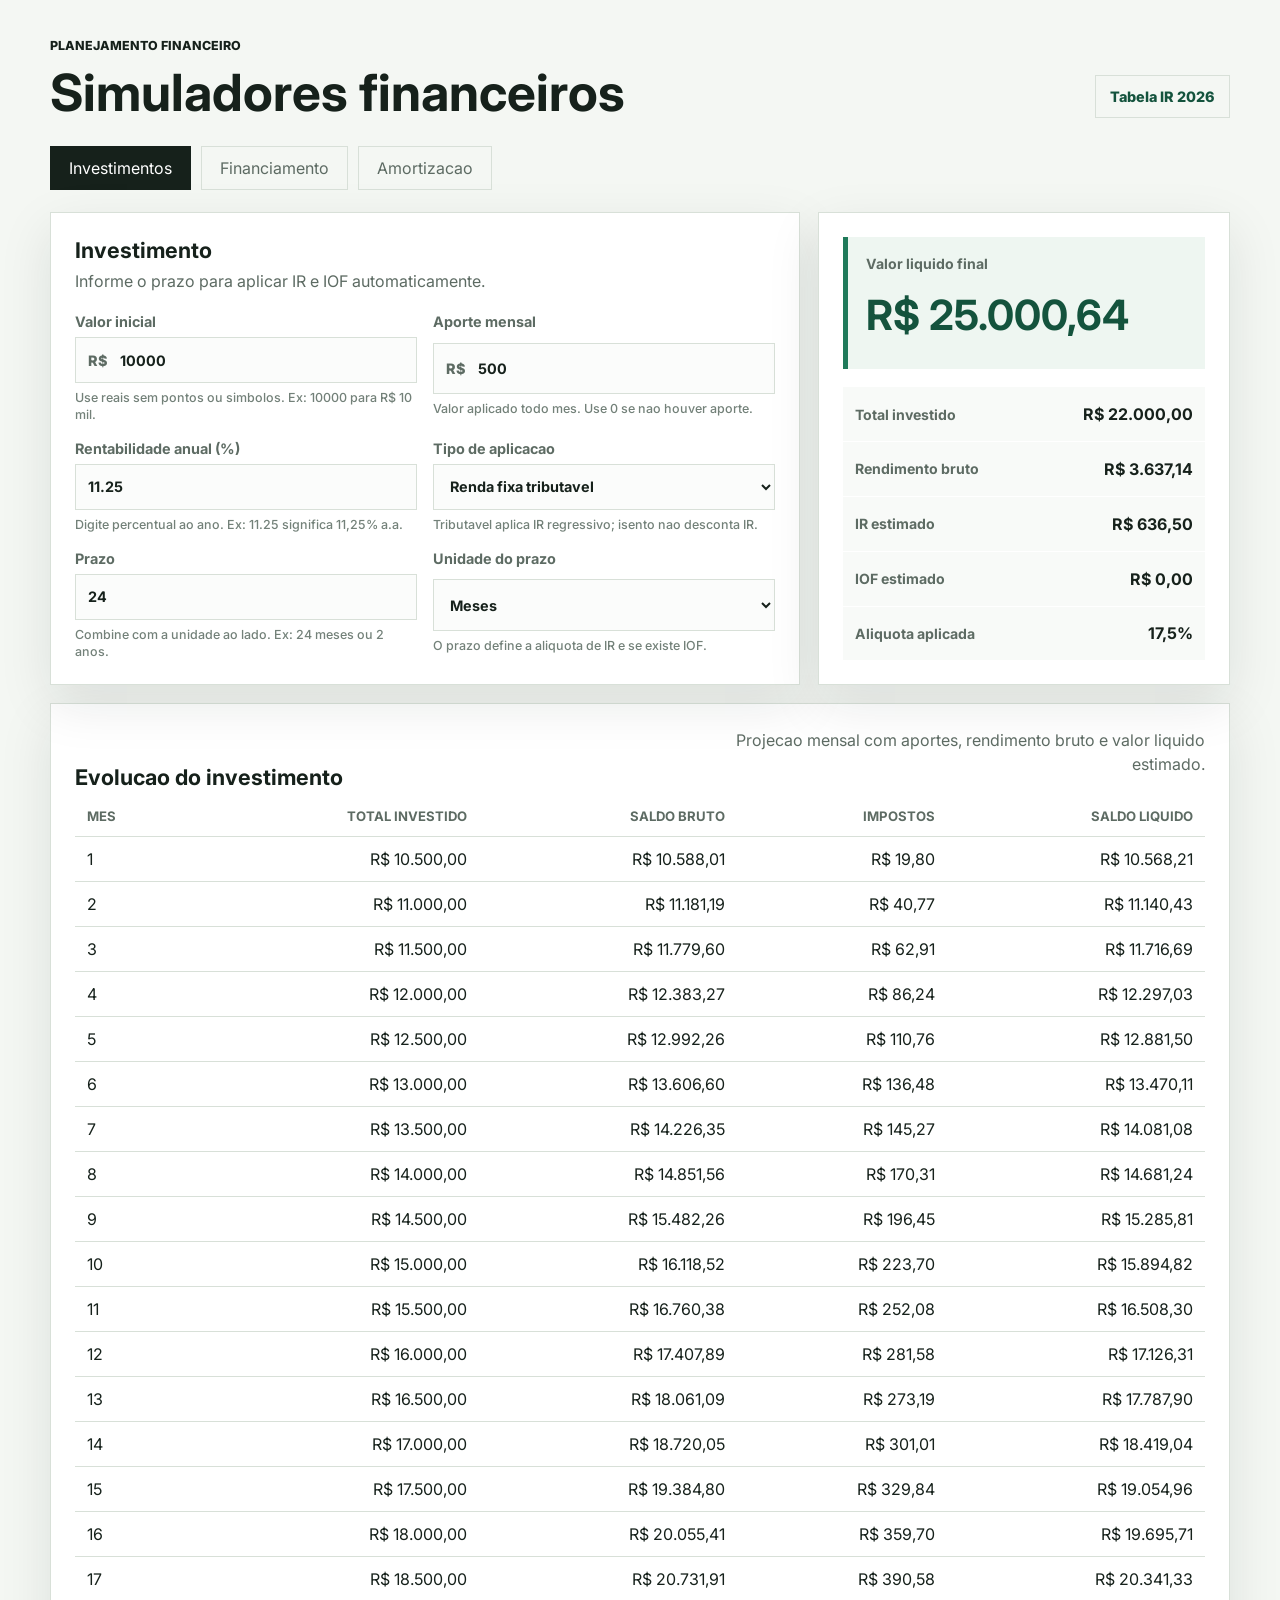
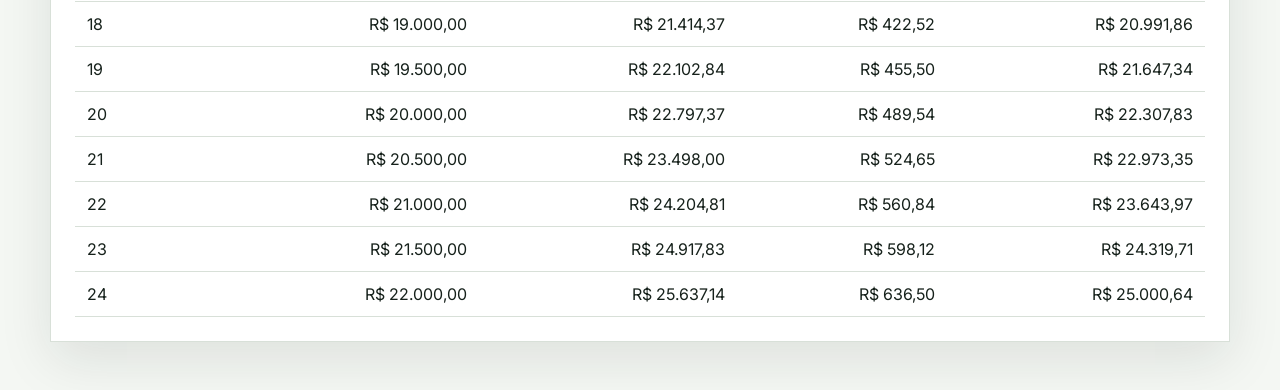
==== index.html @ 0cd2146d "Add financial simulators page" ====
<!DOCTYPE html>
<html lang="pt-BR">
<head>
  <meta charset="UTF-8">
  <meta name="viewport" content="width=device-width, initial-scale=1.0">
  <title>Simuladores Financeiros</title>
  <link rel="preconnect" href="https://fonts.googleapis.com">
  <link rel="preconnect" href="https://fonts.gstatic.com" crossorigin>
  <link href="https://fonts.googleapis.com/css2?family=Inter:wght@400;500;600;700;800&display=swap" rel="stylesheet">
  <link rel="stylesheet" href="page.css">
</head>
<body>
  <main class="app-shell">
    <header class="app-header">
      <div>
        <p class="eyebrow">Planejamento financeiro</p>
        <h1>Simuladores financeiros</h1>
      </div>
      <a class="source-link" href="https://www.gov.br/receitafederal/pt-br/assuntos/meu-imposto-de-renda/tabelas/2026" target="_blank" rel="noreferrer">Tabela IR 2026</a>
    </header>

    <nav class="tabs" aria-label="Simuladores">
      <button class="tab-button active" id="tab-investments" type="button" data-tab="investments">Investimentos</button>
      <button class="tab-button" id="tab-mortgage" type="button" data-tab="mortgage">Financiamento</button>
      <button class="tab-button" id="tab-amortization" type="button" data-tab="amortization">Amortizacao</button>
    </nav>

    <section id="investments" class="tab-view active" aria-labelledby="tab-investments">
      <form class="calculator" id="investment-form">
        <div class="form-panel">
          <div class="section-title">
            <h2>Investimento</h2>
            <p>Informe o prazo para aplicar IR e IOF automaticamente.</p>
          </div>

          <div class="field-grid">
            <label>
              Valor inicial
              <span class="money-input"><span>R$</span><input type="number" id="initialAmount" min="0" step="100" inputmode="decimal" placeholder="Ex: 10000" value="10000"></span>
              <span class="field-hint">Use reais sem pontos ou simbolos. Ex: 10000 para R$ 10 mil.</span>
            </label>
            <label>
              Aporte mensal
              <span class="money-input"><span>R$</span><input type="number" id="monthlyContribution" min="0" step="50" inputmode="decimal" placeholder="Ex: 500" value="500"></span>
              <span class="field-hint">Valor aplicado todo mes. Use 0 se nao houver aporte.</span>
            </label>
            <label>
              Rentabilidade anual (%)
              <input type="number" id="annualReturn" step="0.01" inputmode="decimal" placeholder="Ex: 11.25" value="11.25">
              <span class="field-hint">Digite percentual ao ano. Ex: 11.25 significa 11,25% a.a.</span>
            </label>
            <label>
              Tipo de aplicacao
              <select id="investmentType">
                <option value="taxable">Renda fixa tributavel</option>
                <option value="exempt">LCI/LCA/CRI/CRA ou poupanca</option>
              </select>
              <span class="field-hint">Tributavel aplica IR regressivo; isento nao desconta IR.</span>
            </label>
            <label>
              Prazo
              <input type="number" id="investmentTerm" min="1" step="1" inputmode="numeric" placeholder="Ex: 24" value="24">
              <span class="field-hint">Combine com a unidade ao lado. Ex: 24 meses ou 2 anos.</span>
            </label>
            <label>
              Unidade do prazo
              <select id="investmentTermUnit">
                <option value="months">Meses</option>
                <option value="years">Anos</option>
                <option value="days">Dias</option>
              </select>
              <span class="field-hint">O prazo define a aliquota de IR e se existe IOF.</span>
            </label>
          </div>
        </div>

        <aside class="result-panel">
          <div class="metric primary">
            <span>Valor liquido final</span>
            <strong id="investmentNetValue">R$ 0,00</strong>
          </div>
          <div class="metric-list">
            <div><span>Total investido</span><strong id="investmentDeposited">R$ 0,00</strong></div>
            <div><span>Rendimento bruto</span><strong id="investmentGrossProfit">R$ 0,00</strong></div>
            <div><span>IR estimado</span><strong id="investmentIncomeTax">R$ 0,00</strong></div>
            <div><span>IOF estimado</span><strong id="investmentIof">R$ 0,00</strong></div>
            <div><span>Aliquota aplicada</span><strong id="investmentTaxRate">0%</strong></div>
          </div>
        </aside>
      </form>

      <div class="schedule-panel">
        <div class="section-title compact">
          <h2>Evolucao do investimento</h2>
          <p>Projecao mensal com aportes, rendimento bruto e valor liquido estimado.</p>
        </div>
        <div class="table-wrap">
          <table>
            <thead>
              <tr>
                <th>Mes</th>
                <th>Total investido</th>
                <th>Saldo bruto</th>
                <th>Impostos</th>
                <th>Saldo liquido</th>
              </tr>
            </thead>
            <tbody id="investmentRows"></tbody>
          </table>
        </div>
      </div>
    </section>

    <section id="mortgage" class="tab-view" aria-labelledby="tab-mortgage">
      <form class="calculator" id="mortgage-form">
        <div class="form-panel">
          <div class="section-title">
            <h2>Financiamento imobiliario</h2>
            <p>Compare SAC e PRICE sem amortizacoes extras.</p>
          </div>

          <div class="field-grid">
            <label>
              Valor do imovel
              <div class="range-field">
                <input type="range" id="propertyValueRange" min="50000" max="3000000" step="10000" value="500000">
                <span class="money-input"><span>R$</span><input type="number" id="propertyValue" min="0" step="1000" inputmode="decimal" placeholder="Ex: 500000" value="500000"></span>
              </div>
              <span class="field-hint">Arraste para ajustar rapido ou digite qualquer valor no campo.</span>
            </label>
            <label>
              Entrada
              <span class="money-input"><span>R$</span><input type="number" id="downPayment" min="0" step="1000" inputmode="decimal" placeholder="Ex: 100000" value="100000"></span>
              <span class="field-hint">Parte paga a vista. O financiado sera imovel menos entrada.</span>
            </label>
            <label>
              Juros anual (%)
              <input type="number" id="mortgageAnnualRate" min="0" step="0.01" inputmode="decimal" placeholder="Ex: 10.5" value="10.5">
              <span class="field-hint">Taxa efetiva anual aproximada. Ex: 10.5 para 10,5% a.a.</span>
            </label>
            <label>
              Prazo (meses)
              <input type="number" id="mortgageTerm" min="1" step="1" inputmode="numeric" placeholder="Ex: 360" value="360">
              <span class="field-hint">360 meses equivalem a 30 anos.</span>
            </label>
            <label>
              Seguro mensal
              <span class="money-input"><span>R$</span><input type="number" id="monthlyInsurance" min="0" step="10" inputmode="decimal" placeholder="Ex: 180" value="180"></span>
              <span class="field-hint">Seguro MIP/DFI ou valor aproximado cobrado no boleto.</span>
            </label>
            <label>
              Taxa administrativa mensal
              <span class="money-input"><span>R$</span><input type="number" id="monthlyAdminFee" min="0" step="5" inputmode="decimal" placeholder="Ex: 25" value="25"></span>
              <span class="field-hint">Tarifa mensal do contrato. Use 0 se o banco nao cobrar.</span>
            </label>
            <label>
              Taxas iniciais do banco
              <span class="money-input"><span>R$</span><input type="number" id="upfrontBankFees" min="0" step="100" inputmode="decimal" placeholder="Ex: 3500" value="3500"></span>
              <span class="field-hint">Avaliacao do imovel, tarifa de contrato ou custos pagos no inicio.</span>
            </label>
          </div>
        </div>

        <aside class="result-panel">
          <div class="comparison">
            <article class="comparison-card">
              <span>SAC</span>
              <strong id="sacTotal">R$ 0,00</strong>
              <small id="sacSummary">0 parcelas</small>
            </article>
            <article class="comparison-card">
              <span>PRICE</span>
              <strong id="priceTotal">R$ 0,00</strong>
              <small id="priceSummary">0 parcelas</small>
            </article>
          </div>
          <div class="metric-list">
            <div><span>Valor financiado</span><strong id="financedAmount">R$ 0,00</strong></div>
            <div><span>Primeira SAC</span><strong id="sacFirstPayment">R$ 0,00</strong></div>
            <div><span>Parcela PRICE</span><strong id="priceFirstPayment">R$ 0,00</strong></div>
            <div><span>Encargos mensais</span><strong id="monthlyBankCharges">R$ 0,00</strong></div>
            <div><span>Taxas iniciais</span><strong id="upfrontFeesResult">R$ 0,00</strong></div>
          </div>
        </aside>
      </form>

      <div class="schedule-panel">
        <div class="section-title compact">
          <h2>Primeiras parcelas</h2>
          <p>Parcelas incluem seguro mensal e tarifa administrativa; saldos nao incluem correcao monetaria.</p>
        </div>
        <div class="table-wrap">
          <table>
            <thead>
              <tr>
                <th>Mes</th>
                <th>SAC parcela</th>
                <th>SAC juros</th>
                <th>SAC saldo</th>
                <th>PRICE parcela</th>
                <th>PRICE juros</th>
                <th>PRICE saldo</th>
              </tr>
            </thead>
            <tbody id="scheduleRows"></tbody>
          </table>
        </div>
      </div>
    </section>

    <section id="amortization" class="tab-view" aria-labelledby="tab-amortization">
      <form class="calculator" id="amortization-form">
        <div class="form-panel">
          <div class="section-title">
            <h2>Amortizacao</h2>
            <p>Simule antecipacoes escolhendo se quer reduzir prazo ou diminuir parcelas; ao reduzir parcela, a diferenca mensal tambem e projetada como investimento.</p>
          </div>

          <div class="field-grid">
            <label>
              Saldo financiado
              <span class="money-input"><span>R$</span><input type="number" id="amortizationPrincipal" min="0" step="1000" inputmode="decimal" placeholder="Ex: 400000" value="400000"></span>
              <span class="field-hint">Use o saldo devedor atual ou o valor financiado inicial.</span>
            </label>
            <label>
              Sistema
              <select id="amortizationMethod">
                <option value="sac">SAC</option>
                <option value="price">PRICE</option>
              </select>
              <span class="field-hint">Escolha a tabela do contrato que deseja testar.</span>
            </label>
            <label>
              Juros anual (%)
              <input type="number" id="amortizationAnnualRate" min="0" step="0.01" inputmode="decimal" placeholder="Ex: 10.5" value="10.5">
              <span class="field-hint">Taxa anual do financiamento.</span>
            </label>
            <label>
              Prazo restante (meses)
              <input type="number" id="amortizationTerm" min="1" step="1" inputmode="numeric" placeholder="Ex: 300" value="300">
              <span class="field-hint">Quantidade de parcelas que ainda faltam pagar.</span>
            </label>
            <label>
              Tipo de amortizacao
              <select id="amortizationType">
                <option value="monthly">Mensal recorrente</option>
                <option value="oneTime">Avulsa unica</option>
              </select>
              <span class="field-hint">Escolha se vai amortizar todo mes ou fazer um pagamento unico.</span>
            </label>
            <label>
              Objetivo
              <select id="amortizationGoal">
                <option value="term">Reduzir prazo</option>
                <option value="payment">Reduzir valor da parcela</option>
              </select>
              <span class="field-hint">Reduzir prazo costuma diminuir os juros da parcela; reduzir parcela recalcula pelo prazo restante.</span>
            </label>
            <label class="amortization-option" data-amortization-group="monthly">
              Amortizacao extra mensal
              <span class="money-input"><span>R$</span><input type="number" id="monthlyExtraAmortization" min="0" step="100" inputmode="decimal" placeholder="Ex: 1000" value="1000"></span>
              <span class="field-hint">Valor adicional pago todo mes para abater o saldo.</span>
            </label>
            <label class="amortization-option" data-amortization-group="monthly">
              Comecar no mes
              <input type="number" id="extraStartMonth" min="1" step="1" inputmode="numeric" placeholder="Ex: 1" value="1">
              <span class="field-hint">Mes em que a amortizacao mensal passa a acontecer.</span>
            </label>
            <label class="amortization-option hidden" data-amortization-group="oneTime">
              Amortizacao avulsa
              <span class="money-input"><span>R$</span><input type="number" id="oneTimeAmortization" min="0" step="100" inputmode="decimal" placeholder="Ex: 20000" value="20000"></span>
              <span class="field-hint">Pagamento unico para reduzir o saldo. Use 0 se nao houver.</span>
            </label>
            <label class="amortization-option hidden" data-amortization-group="oneTime">
              Mes da amortizacao avulsa
              <input type="number" id="oneTimeMonth" min="1" step="1" inputmode="numeric" placeholder="Ex: 12" value="12">
              <span class="field-hint">Mes em que o pagamento unico sera feito.</span>
            </label>
            <label class="checkbox-field payment-goal-option hidden">
              <span>
                <input type="checkbox" id="investPaymentDifference">
                Investiria o restante da parcela?
              </span>
              <span class="field-hint">Ao reduzir o valor da parcela, simula investir a diferenca mensal.</span>
            </label>
            <label class="investment-option payment-goal-option hidden">
              Taxa de investimento (%)
              <input type="number" id="amortizationInvestmentRate" min="0" step="0.01" inputmode="decimal" placeholder="Ex: 11.25">
              <span class="field-hint">Se ficar vazio ou 0, usa a taxa anual do financiamento.</span>
            </label>
          </div>
        </div>

        <aside class="result-panel">
          <div class="metric primary">
            <span>Economia estimada</span>
            <strong id="amortizationSavings">R$ 0,00</strong>
          </div>
          <div class="metric-list">
            <div><span>Total sem amortizar</span><strong id="baseAmortizationTotal">R$ 0,00</strong></div>
            <div><span>Total com amortizacao</span><strong id="extraAmortizationTotal">R$ 0,00</strong></div>
            <div><span>Prazo original</span><strong id="baseAmortizationMonths">0 meses</strong></div>
            <div><span>Novo prazo</span><strong id="extraAmortizationMonths">0 meses</strong></div>
            <div><span>Meses reduzidos</span><strong id="monthsSaved">0</strong></div>
            <div><span>Parcela base comparada</span><strong id="baseFirstPayment">R$ 0,00</strong></div>
            <div><span>Parcela simulada comparada</span><strong id="extraFirstPayment">R$ 0,00</strong></div>
            <div class="highlight-row"><span>Reducao da parcela base</span><strong id="paymentReduction">R$ 0,00</strong></div>
            <div class="investment-result hidden"><span>Taxa usada no investimento</span><strong id="investmentDifferenceRate">0% a.a.</strong></div>
            <div class="highlight-row investment-result hidden"><span>Investindo a diferenca</span><strong id="investedPaymentDifference">R$ 0,00</strong></div>
            <div class="investment-result hidden"><span>Ganho estimado do investimento</span><strong id="investmentDifferenceProfit">R$ 0,00</strong></div>
          </div>
        </aside>
      </form>

      <div class="schedule-panel">
        <div class="section-title compact">
          <h2>Efeito nas parcelas</h2>
          <p>A tabela mostra os primeiros meses comparando o contrato base com o cenario amortizado.</p>
        </div>
        <nav class="sub-tabs" aria-label="Detalhes da amortizacao">
          <button class="sub-tab-button active" type="button" data-sub-tab="amortization-table">Parcelas</button>
          <button class="sub-tab-button investment-sub-tab hidden" type="button" data-sub-tab="amortization-investment-table">Investimento da diferenca</button>
        </nav>
        <div class="sub-tab-view active" id="amortization-table">
          <div class="table-wrap">
            <table>
              <thead>
                <tr>
                  <th>Mes</th>
                  <th>Base parcela</th>
                  <th>Base saldo</th>
                  <th>Com amortizacao</th>
                  <th>Novo saldo</th>
                </tr>
              </thead>
              <tbody id="amortizationRows"></tbody>
            </table>
          </div>
        </div>
        <div class="sub-tab-view" id="amortization-investment-table">
          <div class="table-wrap">
          <table>
            <thead>
              <tr>
                <th>Mes</th>
                <th>Diferenca investida</th>
                <th>Total aportado</th>
                <th>Saldo investido</th>
                <th>Ganho estimado</th>
              </tr>
            </thead>
            <tbody id="amortizationInvestmentRows"></tbody>
          </table>
          </div>
        </div>
      </div>
    </section>
  </main>

  <script src="page.js"></script>
</body>
</html>
---- page.css ----
:root {
  color-scheme: light;
  --bg: #f4f7f3;
  --ink: #16211b;
  --muted: #5d6b63;
  --line: #d8e0d8;
  --panel: #ffffff;
  --accent: #1f7a5a;
  --accent-dark: #14533d;
  --gold: #c0841d;
  --blue: #2f6f96;
  --shadow: 0 18px 50px rgba(22, 33, 27, 0.1);
}

* {
  box-sizing: border-box;
}

body {
  margin: 0;
  background: var(--bg);
  color: var(--ink);
  font-family: Inter, Arial, sans-serif;
}

button,
input,
select {
  font: inherit;
}

.app-shell {
  width: min(1180px, calc(100% - 32px));
  margin: 0 auto;
  padding: 28px 0 48px;
}

.app-header {
  align-items: end;
  display: flex;
  gap: 18px;
  justify-content: space-between;
  padding: 10px 0 6px;
}

.eyebrow {
  font-size: 0.78rem;
  font-weight: 800;
  letter-spacing: 0;
  margin: 0 0 14px;
  text-transform: uppercase;
}

h1 {
  font-size: clamp(2rem, 4vw, 3.6rem);
  line-height: 1;
  margin: 0;
  max-width: 920px;
}

.source-link {
  border: 1px solid var(--line);
  color: var(--accent-dark);
  font-size: 0.9rem;
  font-weight: 800;
  padding: 12px 14px;
  text-decoration: none;
  white-space: nowrap;
}

.tabs {
  display: flex;
  gap: 10px;
  margin: 22px 0;
}

.tab-button,
.sub-tab-button {
  background: transparent;
  border: 1px solid var(--line);
  color: var(--muted);
  cursor: pointer;
  min-height: 44px;
  padding: 0 18px;
}

.tab-button.active,
.sub-tab-button.active {
  background: var(--ink);
  border-color: var(--ink);
  color: #fff;
}

.tab-view {
  display: none;
}

.tab-view.active {
  display: block;
}

.sub-tabs {
  display: flex;
  gap: 10px;
  margin: 0 0 16px;
}

.sub-tab-view {
  display: none;
}

.sub-tab-view.active {
  display: block;
}

.calculator {
  display: grid;
  gap: 18px;
  grid-template-columns: minmax(0, 1.55fr) minmax(300px, 0.85fr);
}

.form-panel,
.result-panel,
.schedule-panel {
  background: var(--panel);
  border: 1px solid var(--line);
  box-shadow: var(--shadow);
  padding: 24px;
}

.section-title h2 {
  font-size: 1.35rem;
  margin: 0 0 6px;
}

.section-title p {
  color: var(--muted);
  line-height: 1.5;
  margin: 0 0 20px;
}

.section-title.compact {
  align-items: end;
  display: flex;
  gap: 18px;
  justify-content: space-between;
}

.section-title.compact p {
  max-width: 520px;
  text-align: right;
}

.field-grid {
  display: grid;
  gap: 16px;
  grid-template-columns: repeat(2, minmax(0, 1fr));
}

label {
  color: var(--muted);
  display: grid;
  font-size: 0.9rem;
  font-weight: 700;
  gap: 7px;
}

.checkbox-field > span:first-child {
  align-items: center;
  color: var(--ink);
  display: flex;
  gap: 10px;
}

.checkbox-field input {
  min-height: auto;
  width: auto;
}

input,
select {
  background: #fbfcfb;
  border: 1px solid var(--line);
  color: var(--ink);
  min-height: 46px;
  outline: none;
  padding: 0 12px;
  width: 100%;
}

input:focus,
select:focus {
  border-color: var(--accent);
  box-shadow: 0 0 0 3px rgba(31, 122, 90, 0.14);
}

.money-input {
  align-items: center;
  background: #fbfcfb;
  border: 1px solid var(--line);
  display: grid;
  grid-template-columns: auto 1fr;
  min-height: 46px;
}

.money-input > span {
  color: var(--muted);
  font-weight: 800;
  padding-left: 12px;
}

.money-input input {
  border: 0;
  min-height: 44px;
}

.money-input:focus-within {
  border-color: var(--accent);
  box-shadow: 0 0 0 3px rgba(31, 122, 90, 0.14);
}

.money-input input:focus {
  box-shadow: none;
}

input[type="range"] {
  accent-color: var(--accent);
  border: 0;
  min-height: 34px;
  padding: 0;
}

.range-field {
  display: grid;
  gap: 8px;
}

.field-hint {
  color: #738179;
  font-size: 0.78rem;
  font-weight: 500;
  line-height: 1.35;
}

.hidden {
  display: none;
}

.result-panel {
  display: grid;
  gap: 18px;
}

.metric {
  background: #eef6f1;
  border-left: 5px solid var(--accent);
  display: grid;
  gap: 8px;
  padding: 18px;
}

.metric span,
.metric-list span,
.comparison-card span,
.comparison-card small {
  color: var(--muted);
  font-size: 0.88rem;
  font-weight: 700;
}

.metric strong {
  color: var(--accent-dark);
  font-size: clamp(1.8rem, 4vw, 2.6rem);
  line-height: 1;
  overflow-wrap: anywhere;
}

.metric-list {
  display: grid;
  gap: 1px;
}

.metric-list div {
  align-items: center;
  background: #f8faf8;
  display: flex;
  justify-content: space-between;
  min-height: 48px;
  padding: 10px 12px;
}

.metric-list .highlight-row {
  background: #edf6f8;
  border-left: 4px solid var(--blue);
}

.metric-list strong {
  text-align: right;
}

.comparison {
  display: grid;
  gap: 12px;
  grid-template-columns: repeat(2, minmax(0, 1fr));
}

.comparison-card {
  border: 1px solid var(--line);
  display: grid;
  gap: 8px;
  padding: 16px;
}

.comparison-card:first-child {
  border-top: 5px solid var(--accent);
}

.comparison-card:last-child {
  border-top: 5px solid var(--blue);
}

.comparison-card strong {
  font-size: 1.35rem;
  overflow-wrap: anywhere;
}

.schedule-panel {
  margin-top: 18px;
}

.table-wrap {
  overflow-x: auto;
}

table {
  border-collapse: collapse;
  min-width: 760px;
  width: 100%;
}

th,
td {
  border-bottom: 1px solid var(--line);
  padding: 12px;
  text-align: right;
  white-space: nowrap;
}

th:first-child,
td:first-child {
  text-align: left;
}

th {
  color: var(--muted);
  font-size: 0.82rem;
  text-transform: uppercase;
}

@media (max-width: 860px) {
  .app-shell {
    width: min(100% - 20px, 720px);
    padding-top: 10px;
  }

  .calculator {
    grid-template-columns: 1fr;
  }

  .app-header {
    align-items: start;
    display: grid;
  }

  .field-grid,
  .comparison {
    grid-template-columns: 1fr;
  }

  .tabs {
    display: grid;
    grid-template-columns: 1fr;
  }

  .section-title.compact {
    align-items: start;
    display: grid;
  }

  .section-title.compact p {
    text-align: left;
  }
}
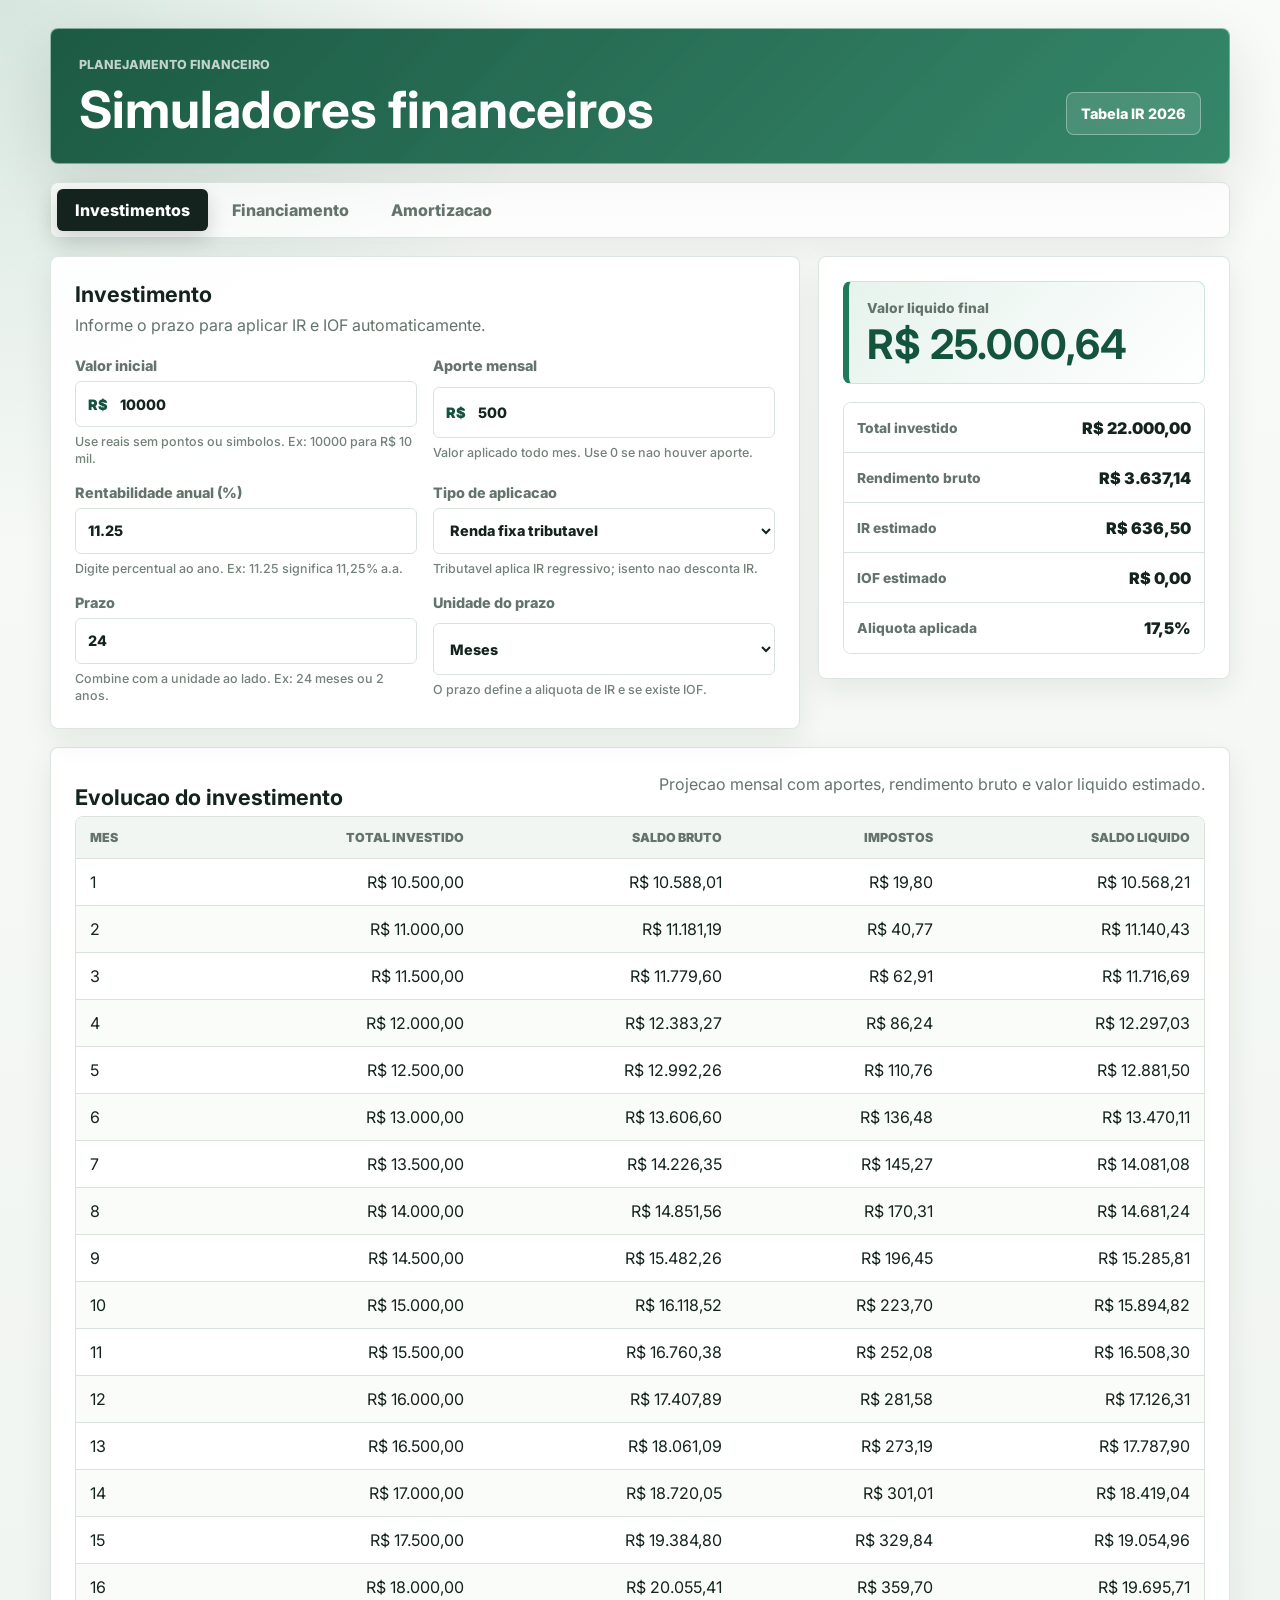
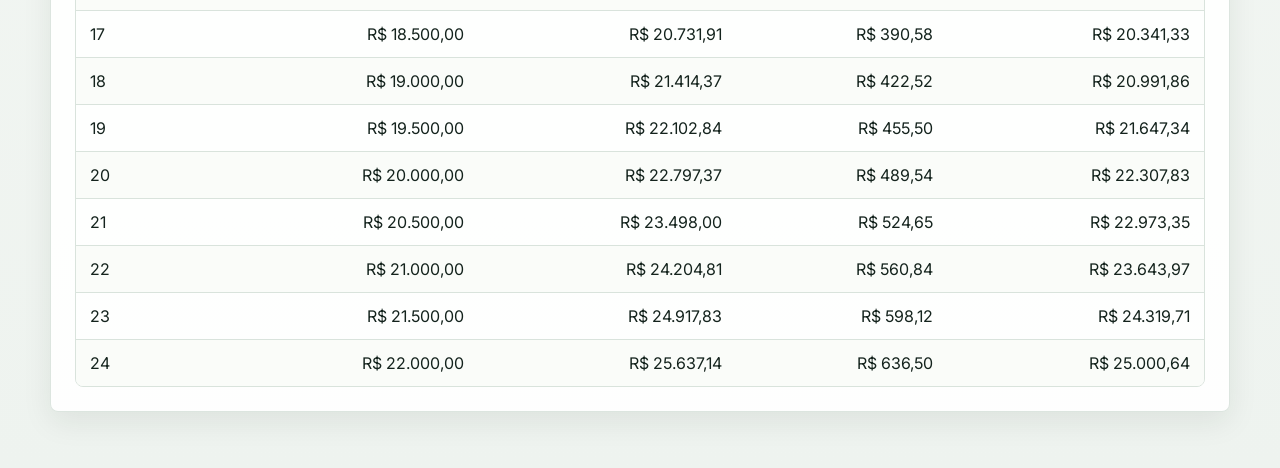
==== commit 3d5a2d48: "Add meta tags, robots.txt, and sitemap.xml for SEO optimization" ====
--- a/index.html
+++ b/index.html
@@ -8,6 +8,41 @@
   <link rel="preconnect" href="https://fonts.gstatic.com" crossorigin>
   <link href="https://fonts.googleapis.com/css2?family=Inter:wght@400;500;600;700;800&display=swap" rel="stylesheet">
   <link rel="stylesheet" href="page.css">
+  <meta name="description" content="Simulador de financiamentos e investimentos: calcule parcelas, compare SAC e PRICE, projete investimentos com IR e IOF, e visualize a evolução do saldo.">
+  <meta name="robots" content="index, follow">
+  <link rel="canonical" href="https://joaovifonseca.github.io/simulador-investimentos-financiamentos/">
+  <meta name="author" content="(Seu nome ou time)">
+
+  <!-- Open Graph / Social -->
+  <meta property="og:locale" content="pt_BR">
+  <meta property="og:type" content="website">
+  <meta property="og:title" content="Simulador de Financiamentos e Investimentos">
+  <meta property="og:description" content="Calcule financiamentos, amortizações e simule investimentos com IR e IOF. Compare SAC e PRICE e veja projeções mensais.">
+  <meta property="og:url" content="https://joaovifonseca.github.io/simulador-investimentos-financiamentos/">
+  <meta property="og:image" content="https://joaovifonseca.github.io/simulador-investimentos-financiamentos/og-image.png">
+
+  <!-- Twitter -->
+  <meta name="twitter:card" content="summary_large_image">
+  <meta name="twitter:title" content="Simulador de Financiamentos e Investimentos">
+  <meta name="twitter:description" content="Calcule financiamentos, amortizações e simule investimentos com IR e IOF.">
+  <meta name="twitter:image" content="https://joaovifonseca.github.io/simulador-investimentos-financiamentos/og-image.png">
+
+  <!-- Structured data (JSON-LD) -->
+  <script type="application/ld+json">
+  {
+    "@context": "https://schema.org",
+    "@type": "WebPage",
+    "name": "Simulador de Financiamentos e Investimentos",
+    "description": "Simulador para calcular financiamentos, amortizações, investimentos, IR e IOF; compare SAC e PRICE.",
+    "url": "https://joaovifonseca.github.io/simulador-investimentos-financiamentos/",
+    "inLanguage": "pt-BR",
+    "isPartOf": {
+      "@type": "WebSite",
+      "name": "Simulador de Financiamentos e Investimentos",
+      "url": "https://joaovifonseca.github.io/simulador-investimentos-financiamentos/"
+    }
+  }
+  </script>
 </head>
 <body>
   <main class="app-shell">
--- a/page.css
+++ b/page.css
@@ -1,15 +1,23 @@
 :root {
   color-scheme: light;
-  --bg: #f4f7f3;
-  --ink: #16211b;
-  --muted: #5d6b63;
-  --line: #d8e0d8;
+  --bg: #eef3ef;
+  --bg-soft: #f7f9f6;
+  --ink: #14231d;
+  --muted: #64746c;
+  --line: #d9e3dc;
   --panel: #ffffff;
+  --panel-soft: #f8fbf8;
   --accent: #1f7a5a;
   --accent-dark: #14533d;
-  --gold: #c0841d;
+  --accent-soft: #e6f3ed;
+  --gold: #b88421;
+  --gold-soft: #fff5dc;
   --blue: #2f6f96;
-  --shadow: 0 18px 50px rgba(22, 33, 27, 0.1);
+  --blue-soft: #e8f3f7;
+  --danger-soft: #fff2ec;
+  --shadow: 0 20px 60px rgba(20, 35, 29, 0.12);
+  --shadow-soft: 0 10px 30px rgba(20, 35, 29, 0.08);
+  --radius: 8px;
 }
 
 * {
@@ -18,7 +26,9 @@
 
 body {
   margin: 0;
-  background: var(--bg);
+  background:
+    radial-gradient(circle at top left, rgba(31, 122, 90, 0.16), transparent 34rem),
+    linear-gradient(180deg, #f9fbf8 0%, var(--bg) 100%);
   color: var(--ink);
   font-family: Inter, Arial, sans-serif;
 }
@@ -32,35 +42,45 @@
 .app-shell {
   width: min(1180px, calc(100% - 32px));
   margin: 0 auto;
-  padding: 28px 0 48px;
+  padding: 28px 0 56px;
 }
 
 .app-header {
   align-items: end;
+  background:
+    linear-gradient(135deg, rgba(20, 83, 61, 0.96), rgba(31, 122, 90, 0.9)),
+    linear-gradient(90deg, rgba(255, 255, 255, 0.1), transparent);
+  border: 1px solid rgba(255, 255, 255, 0.45);
+  border-radius: var(--radius);
+  box-shadow: var(--shadow);
+  color: #fff;
   display: flex;
   gap: 18px;
   justify-content: space-between;
-  padding: 10px 0 6px;
+  padding: 28px;
 }
 
 .eyebrow {
+  color: rgba(255, 255, 255, 0.72);
   font-size: 0.78rem;
   font-weight: 800;
   letter-spacing: 0;
-  margin: 0 0 14px;
+  margin: 0 0 12px;
   text-transform: uppercase;
 }
 
 h1 {
-  font-size: clamp(2rem, 4vw, 3.6rem);
+  font-size: clamp(2rem, 4vw, 3.8rem);
   line-height: 1;
   margin: 0;
   max-width: 920px;
 }
 
 .source-link {
-  border: 1px solid var(--line);
-  color: var(--accent-dark);
+  background: rgba(255, 255, 255, 0.12);
+  border: 1px solid rgba(255, 255, 255, 0.34);
+  border-radius: var(--radius);
+  color: #fff;
   font-size: 0.9rem;
   font-weight: 800;
   padding: 12px 14px;
@@ -68,27 +88,44 @@
   white-space: nowrap;
 }
 
+.source-link:hover {
+  background: rgba(255, 255, 255, 0.18);
+}
+
 .tabs {
+  background: rgba(255, 255, 255, 0.72);
+  border: 1px solid var(--line);
+  border-radius: var(--radius);
+  box-shadow: var(--shadow-soft);
   display: flex;
-  gap: 10px;
-  margin: 22px 0;
+  gap: 6px;
+  margin: 18px 0;
+  padding: 6px;
 }
 
 .tab-button,
 .sub-tab-button {
   background: transparent;
-  border: 1px solid var(--line);
+  border: 0;
+  border-radius: 6px;
   color: var(--muted);
   cursor: pointer;
-  min-height: 44px;
+  font-weight: 800;
+  min-height: 42px;
   padding: 0 18px;
+}
+
+.tab-button:hover,
+.sub-tab-button:hover {
+  background: var(--panel-soft);
+  color: var(--ink);
 }
 
 .tab-button.active,
 .sub-tab-button.active {
   background: var(--ink);
-  border-color: var(--ink);
   color: #fff;
+  box-shadow: 0 8px 20px rgba(20, 35, 29, 0.18);
 }
 
 .tab-view {
@@ -100,9 +137,13 @@
 }
 
 .sub-tabs {
-  display: flex;
-  gap: 10px;
+  background: var(--panel-soft);
+  border: 1px solid var(--line);
+  border-radius: var(--radius);
+  display: inline-flex;
+  gap: 6px;
   margin: 0 0 16px;
+  padding: 5px;
 }
 
 .sub-tab-view {
@@ -116,16 +157,25 @@
 .calculator {
   display: grid;
   gap: 18px;
-  grid-template-columns: minmax(0, 1.55fr) minmax(300px, 0.85fr);
+  grid-template-columns: minmax(0, 1.55fr) minmax(320px, 0.85fr);
 }
 
 .form-panel,
 .result-panel,
 .schedule-panel {
-  background: var(--panel);
-  border: 1px solid var(--line);
-  box-shadow: var(--shadow);
+  background: rgba(255, 255, 255, 0.92);
+  border: 1px solid rgba(217, 227, 220, 0.9);
+  border-radius: var(--radius);
+  box-shadow: var(--shadow-soft);
   padding: 24px;
+}
+
+.result-panel {
+  align-self: start;
+  display: grid;
+  gap: 18px;
+  position: sticky;
+  top: 18px;
 }
 
 .section-title h2 {
@@ -147,7 +197,7 @@
 }
 
 .section-title.compact p {
-  max-width: 520px;
+  max-width: 560px;
   text-align: right;
 }
 
@@ -161,8 +211,15 @@
   color: var(--muted);
   display: grid;
   font-size: 0.9rem;
-  font-weight: 700;
+  font-weight: 800;
   gap: 7px;
+}
+
+.checkbox-field {
+  background: var(--accent-soft);
+  border: 1px solid #cfe5da;
+  border-radius: var(--radius);
+  padding: 12px;
 }
 
 .checkbox-field > span:first-child {
@@ -173,19 +230,28 @@
 }
 
 .checkbox-field input {
+  accent-color: var(--accent);
   min-height: auto;
   width: auto;
 }
 
 input,
 select {
-  background: #fbfcfb;
-  border: 1px solid var(--line);
+  background: var(--panel);
+  border: 1px solid var(--line);
+  border-radius: 6px;
   color: var(--ink);
   min-height: 46px;
   outline: none;
   padding: 0 12px;
+  transition: border-color 0.16s ease, box-shadow 0.16s ease, background 0.16s ease;
   width: 100%;
+}
+
+input:hover,
+select:hover,
+.money-input:hover {
+  border-color: #bed0c5;
 }
 
 input:focus,
@@ -196,20 +262,23 @@
 
 .money-input {
   align-items: center;
-  background: #fbfcfb;
-  border: 1px solid var(--line);
+  background: var(--panel);
+  border: 1px solid var(--line);
+  border-radius: 6px;
   display: grid;
   grid-template-columns: auto 1fr;
   min-height: 46px;
+  transition: border-color 0.16s ease, box-shadow 0.16s ease;
 }
 
 .money-input > span {
-  color: var(--muted);
-  font-weight: 800;
+  color: var(--accent-dark);
+  font-weight: 900;
   padding-left: 12px;
 }
 
 .money-input input {
+  background: transparent;
   border: 0;
   min-height: 44px;
 }
@@ -246,14 +315,12 @@
   display: none;
 }
 
-.result-panel {
-  display: grid;
-  gap: 18px;
-}
-
 .metric {
-  background: #eef6f1;
-  border-left: 5px solid var(--accent);
+  background:
+    linear-gradient(135deg, rgba(230, 243, 237, 0.98), rgba(255, 255, 255, 0.98));
+  border: 1px solid #cfe5da;
+  border-left: 6px solid var(--accent);
+  border-radius: var(--radius);
   display: grid;
   gap: 8px;
   padding: 18px;
@@ -264,37 +331,47 @@
 .comparison-card span,
 .comparison-card small {
   color: var(--muted);
-  font-size: 0.88rem;
-  font-weight: 700;
+  font-size: 0.86rem;
+  font-weight: 800;
 }
 
 .metric strong {
   color: var(--accent-dark);
-  font-size: clamp(1.8rem, 4vw, 2.6rem);
+  font-size: clamp(1.75rem, 4vw, 2.55rem);
   line-height: 1;
   overflow-wrap: anywhere;
 }
 
 .metric-list {
-  display: grid;
-  gap: 1px;
+  border: 1px solid var(--line);
+  border-radius: var(--radius);
+  display: grid;
+  overflow: hidden;
 }
 
 .metric-list div {
   align-items: center;
-  background: #f8faf8;
+  background: var(--panel);
+  border-bottom: 1px solid var(--line);
   display: flex;
+  gap: 12px;
   justify-content: space-between;
-  min-height: 48px;
-  padding: 10px 12px;
+  min-height: 50px;
+  padding: 11px 13px;
+}
+
+.metric-list div:last-child {
+  border-bottom: 0;
 }
 
 .metric-list .highlight-row {
-  background: #edf6f8;
+  background: var(--blue-soft);
   border-left: 4px solid var(--blue);
 }
 
 .metric-list strong {
+  color: var(--ink);
+  font-weight: 900;
   text-align: right;
 }
 
@@ -305,9 +382,12 @@
 }
 
 .comparison-card {
-  border: 1px solid var(--line);
+  background: var(--panel);
+  border: 1px solid var(--line);
+  border-radius: var(--radius);
   display: grid;
   gap: 8px;
+  min-height: 124px;
   padding: 16px;
 }
 
@@ -329,6 +409,8 @@
 }
 
 .table-wrap {
+  border: 1px solid var(--line);
+  border-radius: var(--radius);
   overflow-x: auto;
 }
 
@@ -341,9 +423,21 @@
 th,
 td {
   border-bottom: 1px solid var(--line);
-  padding: 12px;
+  padding: 13px 14px;
   text-align: right;
   white-space: nowrap;
+}
+
+tbody tr:nth-child(even) {
+  background: #fafcf9;
+}
+
+tbody tr:hover {
+  background: var(--accent-soft);
+}
+
+tbody tr:last-child td {
+  border-bottom: 0;
 }
 
 th:first-child,
@@ -352,8 +446,10 @@
 }
 
 th {
+  background: #f2f6f3;
   color: var(--muted);
-  font-size: 0.82rem;
+  font-size: 0.78rem;
+  font-weight: 900;
   text-transform: uppercase;
 }
 
@@ -363,6 +459,7 @@
     padding-top: 10px;
   }
 
+  .app-header,
   .calculator {
     grid-template-columns: 1fr;
   }
@@ -370,6 +467,11 @@
   .app-header {
     align-items: start;
     display: grid;
+    padding: 22px;
+  }
+
+  .result-panel {
+    position: static;
   }
 
   .field-grid,
@@ -377,7 +479,8 @@
     grid-template-columns: 1fr;
   }
 
-  .tabs {
+  .tabs,
+  .sub-tabs {
     display: grid;
     grid-template-columns: 1fr;
   }
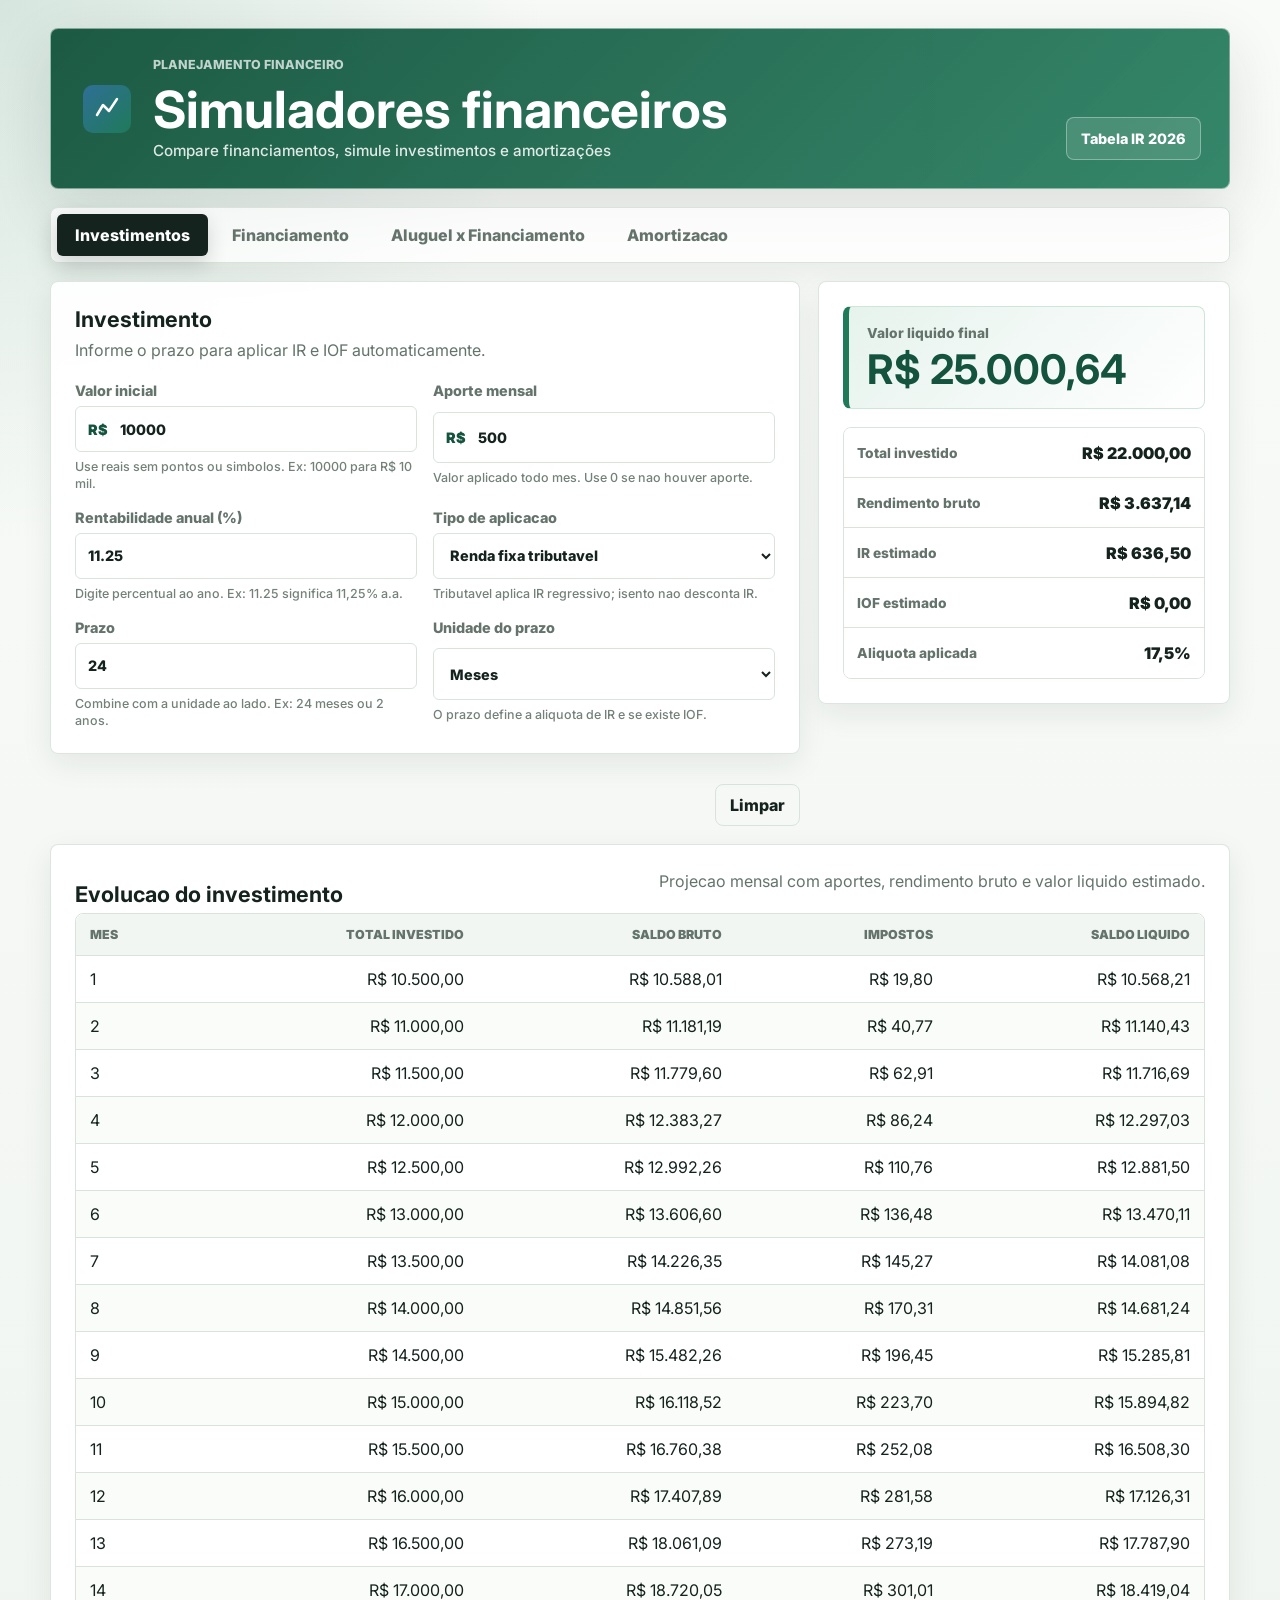
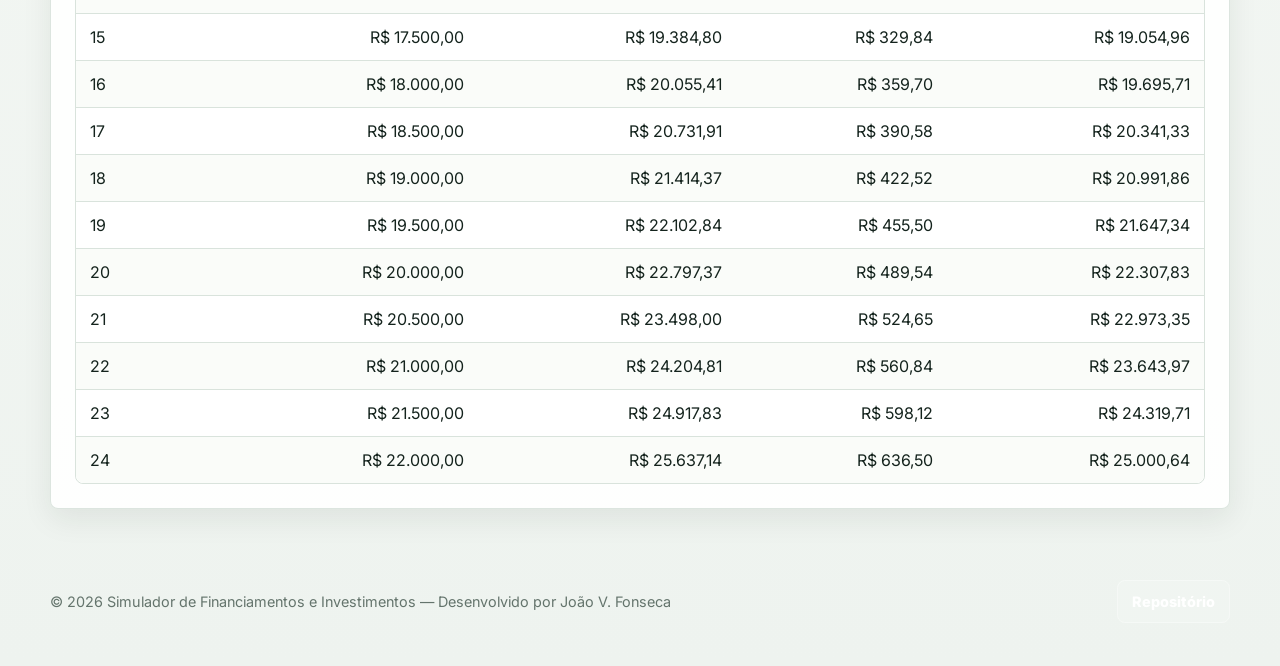
==== commit 1088a77f: "Enhance financial simulator with new rent vs buy comparison feature and improve accessibility" ====
--- a/index.html
+++ b/index.html
@@ -47,16 +47,35 @@
 <body>
   <main class="app-shell">
     <header class="app-header">
-      <div>
-        <p class="eyebrow">Planejamento financeiro</p>
-        <h1>Simuladores financeiros</h1>
+      <div class="brand">
+        <div class="logo" aria-hidden>
+          <!-- simple SVG logo -->
+          <svg width="48" height="48" viewBox="0 0 48 48" fill="none" xmlns="http://www.w3.org/2000/svg">
+            <rect width="48" height="48" rx="10" fill="url(#g)"/>
+            <path d="M14 30L20 20L26 26L34 14" stroke="white" stroke-width="2.5" stroke-linecap="round" stroke-linejoin="round"/>
+            <defs>
+              <linearGradient id="g" x1="0" y1="0" x2="1" y2="1">
+                <stop offset="0" stop-color="#2f6f96"/>
+                <stop offset="1" stop-color="#1f7a5a"/>
+              </linearGradient>
+            </defs>
+          </svg>
+        </div>
+        <div class="brand-text">
+          <p class="eyebrow">Planejamento financeiro</p>
+          <h1>Simuladores financeiros</h1>
+          <p class="tagline">Compare financiamentos, simule investimentos e amortizações</p>
+        </div>
       </div>
-      <a class="source-link" href="https://www.gov.br/receitafederal/pt-br/assuntos/meu-imposto-de-renda/tabelas/2026" target="_blank" rel="noreferrer">Tabela IR 2026</a>
+      <div class="header-actions">
+        <a class="source-link" href="https://www.gov.br/receitafederal/pt-br/assuntos/meu-imposto-de-renda/tabelas/2026" target="_blank" rel="noreferrer">Tabela IR 2026</a>
+      </div>
     </header>
 
     <nav class="tabs" aria-label="Simuladores">
       <button class="tab-button active" id="tab-investments" type="button" data-tab="investments">Investimentos</button>
       <button class="tab-button" id="tab-mortgage" type="button" data-tab="mortgage">Financiamento</button>
+      <button class="tab-button" id="tab-rentbuy" type="button" data-tab="rent-buy">Aluguel x Financiamento</button>
       <button class="tab-button" id="tab-amortization" type="button" data-tab="amortization">Amortizacao</button>
     </nav>
 
@@ -112,7 +131,7 @@
         <aside class="result-panel">
           <div class="metric primary">
             <span>Valor liquido final</span>
-            <strong id="investmentNetValue">R$ 0,00</strong>
+            <strong id="investmentNetValue" role="status" aria-live="polite">R$ 0,00</strong>
           </div>
           <div class="metric-list">
             <div><span>Total investido</span><strong id="investmentDeposited">R$ 0,00</strong></div>
@@ -122,6 +141,9 @@
             <div><span>Aliquota aplicada</span><strong id="investmentTaxRate">0%</strong></div>
           </div>
         </aside>
+        <div class="controls-row">
+          <button type="reset" class="btn btn-secondary">Limpar</button>
+        </div>
       </form>
 
       <div class="schedule-panel">
@@ -151,7 +173,7 @@
         <div class="form-panel">
           <div class="section-title">
             <h2>Financiamento imobiliario</h2>
-            <p>Compare SAC e PRICE sem amortizacoes extras.</p>
+            <p>Compare SAC e PRICE ou escolha um sistema principal para acompanhar o resultado.</p>
           </div>
 
           <div class="field-grid">
@@ -164,9 +186,12 @@
               <span class="field-hint">Arraste para ajustar rapido ou digite qualquer valor no campo.</span>
             </label>
             <label>
-              Entrada
-              <span class="money-input"><span>R$</span><input type="number" id="downPayment" min="0" step="1000" inputmode="decimal" placeholder="Ex: 100000" value="100000"></span>
-              <span class="field-hint">Parte paga a vista. O financiado sera imovel menos entrada.</span>
+              Entrada (% do imóvel)
+              <div class="range-field">
+                <input type="range" id="downPaymentPercentRange" min="20" max="100" step="1" value="20">
+                <span class="money-input"><span>%</span><input type="number" id="downPaymentPercent" min="20" max="100" step="1" inputmode="decimal" placeholder="Ex: 20" value="20"></span>
+              </div>
+              <span class="field-hint">Normalmente os bancos pedem no mínimo 20% de entrada.</span>
             </label>
             <label>
               Juros anual (%)
@@ -179,6 +204,15 @@
               <span class="field-hint">360 meses equivalem a 30 anos.</span>
             </label>
             <label>
+              Sistema de amortizacao
+              <select id="mortgageSystem">
+                <option value="compare">Comparar SAC e PRICE</option>
+                <option value="sac">SAC</option>
+                <option value="price">PRICE</option>
+              </select>
+              <span class="field-hint">Escolha um sistema para destacar nos resultados ou compare os dois ao mesmo tempo.</span>
+            </label>
+            <label>
               Seguro mensal
               <span class="money-input"><span>R$</span><input type="number" id="monthlyInsurance" min="0" step="10" inputmode="decimal" placeholder="Ex: 180" value="180"></span>
               <span class="field-hint">Seguro MIP/DFI ou valor aproximado cobrado no boleto.</span>
@@ -198,46 +232,209 @@
 
         <aside class="result-panel">
           <div class="comparison">
-            <article class="comparison-card">
+            <article class="comparison-card" id="sacCard">
               <span>SAC</span>
-              <strong id="sacTotal">R$ 0,00</strong>
+              <strong id="sacTotal" role="status" aria-live="polite">R$ 0,00</strong>
               <small id="sacSummary">0 parcelas</small>
             </article>
-            <article class="comparison-card">
+            <article class="comparison-card" id="priceCard">
               <span>PRICE</span>
-              <strong id="priceTotal">R$ 0,00</strong>
+              <strong id="priceTotal" role="status" aria-live="polite">R$ 0,00</strong>
               <small id="priceSummary">0 parcelas</small>
             </article>
           </div>
           <div class="metric-list">
             <div><span>Valor financiado</span><strong id="financedAmount">R$ 0,00</strong></div>
+            <div><span>Entrada</span><strong id="downPaymentPercentDisplay">20%</strong></div>
+            <div><span>Valor de entrada</span><strong id="downPaymentAmount">R$ 0,00</strong></div>
+            <div><span>Sistema escolhido</span><strong id="mortgageSelectedSystem">Comparar</strong></div>
+            <div><span>Total do sistema</span><strong id="mortgageSelectedTotal">R$ 0,00</strong></div>
+            <div><span>Primeira parcela</span><strong id="mortgageSelectedFirstPayment">R$ 0,00</strong></div>
             <div><span>Primeira SAC</span><strong id="sacFirstPayment">R$ 0,00</strong></div>
             <div><span>Parcela PRICE</span><strong id="priceFirstPayment">R$ 0,00</strong></div>
             <div><span>Encargos mensais</span><strong id="monthlyBankCharges">R$ 0,00</strong></div>
             <div><span>Taxas iniciais</span><strong id="upfrontFeesResult">R$ 0,00</strong></div>
           </div>
         </aside>
+        <div class="controls-row">
+          <button type="reset" class="btn btn-secondary">Limpar</button>
+        </div>
       </form>
 
       <div class="schedule-panel">
         <div class="section-title compact">
           <h2>Primeiras parcelas</h2>
           <p>Parcelas incluem seguro mensal e tarifa administrativa; saldos nao incluem correcao monetaria.</p>
+        </div>
+        <div class="table-wrap">
+          <table>
+            <thead>
+              <tr>
+                <th id="scheduleColMonth">Mes</th>
+                <th id="scheduleColPayment1">SAC parcela</th>
+                <th id="scheduleColInterest1">SAC juros</th>
+                <th id="scheduleColBalance1">SAC saldo</th>
+                <th id="scheduleColPayment2">PRICE parcela</th>
+                <th id="scheduleColInterest2">PRICE juros</th>
+                <th id="scheduleColBalance2">PRICE saldo</th>
+              </tr>
+            </thead>
+            <tbody id="scheduleRows"></tbody>
+          </table>
+        </div>
+      </div>
+    </section>
+
+    <section id="rent-buy" class="tab-view" aria-labelledby="tab-rentbuy">
+      <form class="calculator" id="rent-buy-form">
+        <div class="form-panel">
+          <div class="section-title">
+            <h2>Aluguel x financiamento</h2>
+            <p>Comparação independente, com os próprios parâmetros de compra e aluguel.</p>
+          </div>
+
+          <div class="field-grid">
+            <label>
+              Valor do imóvel
+              <div class="range-field">
+                <input type="range" id="rentBuyPropertyValueRange" min="50000" max="3000000" step="10000" value="500000">
+                <span class="money-input"><span>R$</span><input type="number" id="rentBuyPropertyValue" min="0" step="1000" inputmode="decimal" placeholder="Ex: 500000" value="500000"></span>
+              </div>
+              <span class="field-hint">Defina o imóvel usado só nesta comparação.</span>
+            </label>
+            <label>
+              Entrada (% do imóvel)
+              <div class="range-field">
+                <input type="range" id="rentBuyDownPaymentPercentRange" min="20" max="100" step="1" value="20">
+                <span class="money-input"><span>%</span><input type="number" id="rentBuyDownPaymentPercent" min="20" max="100" step="1" inputmode="decimal" placeholder="Ex: 20" value="20"></span>
+              </div>
+              <span class="field-hint">Entrada mínima de 20% para o comparador.</span>
+            </label>
+            <label>
+              Juros anual (% do financiamento)
+              <input type="number" id="rentBuyMortgageAnnualRate" min="0" step="0.01" inputmode="decimal" placeholder="Ex: 10.5" value="10.5">
+              <span class="field-hint">Taxa usada só na comparação aluguel x compra.</span>
+            </label>
+            <label>
+              Prazo do financiamento (meses)
+              <input type="number" id="rentBuyMortgageTerm" min="1" step="1" inputmode="numeric" placeholder="Ex: 360" value="360">
+              <span class="field-hint">Quantidade de parcelas da simulação de compra.</span>
+            </label>
+            <label>
+              Sistema de amortização
+              <select id="rentBuyMortgageSystem">
+                <option value="sac">SAC</option>
+                <option value="price">PRICE</option>
+              </select>
+              <span class="field-hint">Escolha o sistema usado nesta comparação.</span>
+            </label>
+            <label>
+              Opção de amortização
+              <select id="rentBuyAmortizationType">
+                <option value="none">Sem amortização</option>
+                <option value="monthly">Amortização mensal</option>
+                <option value="oneTime">Amortização avulsa</option>
+              </select>
+              <span class="field-hint">Adicione amortização extra no financiamento desta comparação.</span>
+            </label>
+            <label class="rentbuy-amortization-option hidden" data-rentbuy-amortization-group="monthly">
+              Amortização extra mensal
+              <span class="money-input"><span>R$</span><input type="number" id="rentBuyMonthlyExtraAmortization" min="0" step="100" inputmode="decimal" placeholder="Ex: 1000" value="1000"></span>
+              <span class="field-hint">Valor pago todo mês para reduzir o saldo.</span>
+            </label>
+            <label class="rentbuy-amortization-option hidden" data-rentbuy-amortization-group="monthly">
+              Começar no mês
+              <input type="number" id="rentBuyExtraStartMonth" min="1" step="1" inputmode="numeric" placeholder="Ex: 1" value="1">
+              <span class="field-hint">Mês em que a amortização mensal começa a valer.</span>
+            </label>
+            <label class="rentbuy-amortization-option hidden" data-rentbuy-amortization-group="oneTime">
+              Amortização avulsa
+              <span class="money-input"><span>R$</span><input type="number" id="rentBuyOneTimeAmortization" min="0" step="100" inputmode="decimal" placeholder="Ex: 20000" value="20000"></span>
+              <span class="field-hint">Pagamento único para abater o saldo devedor.</span>
+            </label>
+            <label class="rentbuy-amortization-option hidden" data-rentbuy-amortization-group="oneTime">
+              Mês da amortização avulsa
+              <input type="number" id="rentBuyOneTimeMonth" min="1" step="1" inputmode="numeric" placeholder="Ex: 12" value="12">
+              <span class="field-hint">Mês em que o pagamento único será feito.</span>
+            </label>
+            <label>
+              Seguro mensal
+              <span class="money-input"><span>R$</span><input type="number" id="rentBuyMonthlyInsurance" min="0" step="10" inputmode="decimal" placeholder="Ex: 180" value="180"></span>
+              <span class="field-hint">Seguro da simulação de compra.</span>
+            </label>
+            <label>
+              Taxa administrativa mensal
+              <span class="money-input"><span>R$</span><input type="number" id="rentBuyMonthlyAdminFee" min="0" step="5" inputmode="decimal" placeholder="Ex: 25" value="25"></span>
+              <span class="field-hint">Tarifa mensal usada só na comparação.</span>
+            </label>
+            <label>
+              Taxas iniciais
+              <span class="money-input"><span>R$</span><input type="number" id="rentBuyUpfrontBankFees" min="0" step="100" inputmode="decimal" placeholder="Ex: 3500" value="3500"></span>
+              <span class="field-hint">Custos iniciais da compra nesta simulação.</span>
+            </label>
+            <label>
+              Aluguel mensal inicial
+              <span class="money-input"><span>R$</span><input type="number" id="rentMonthly" min="0" step="50" inputmode="decimal" placeholder="Ex: 2500" value="2500"></span>
+              <span class="field-hint">Valor do aluguel no primeiro mês.</span>
+            </label>
+            <label>
+              Reajuste anual do aluguel (%)
+              <input type="number" id="rentAnnualIncrease" min="0" step="0.1" inputmode="decimal" placeholder="Ex: 5" value="5">
+              <span class="field-hint">Use a média esperada de reajuste anual do contrato.</span>
+            </label>
+            <label>
+              Valorização anual do imóvel (%)
+              <input type="number" id="propertyAppreciationAnnual" min="0" step="0.1" inputmode="decimal" placeholder="Ex: 8" value="8">
+              <span class="field-hint">Estimativa de aumento do valor do imóvel no período.</span>
+            </label>
+            <label>
+              Rendimento anual do investimento (%)
+              <input type="number" id="rentBuyInvestmentAnnualRate" min="0" step="0.1" inputmode="decimal" placeholder="Ex: 10.5" value="10.5">
+              <span class="field-hint">Taxa usada para investir a diferença entre alugar e comprar.</span>
+            </label>
+          </div>
+        </div>
+
+        <aside class="result-panel">
+          <div class="metric primary">
+            <span>Melhor cenário</span>
+            <strong id="rentBuyWinner" role="status" aria-live="polite">—</strong>
+          </div>
+          <div class="metric-list">
+            <div><span>Resultado compra</span><strong id="rentBuyPurchaseNet">R$ 0,00</strong></div>
+            <div><span>Resultado aluguel</span><strong id="rentBuyRentNet">R$ 0,00</strong></div>
+            <div><span>Custo total compra</span><strong id="rentBuyPurchaseCost">R$ 0,00</strong></div>
+            <div><span>Custo total aluguel</span><strong id="rentBuyRentCost">R$ 0,00</strong></div>
+            <div><span>Patrimônio final do imóvel</span><strong id="rentBuyPropertyValue">R$ 0,00</strong></div>
+            <div><span>Sistema usado</span><strong id="rentBuySystemUsed">—</strong></div>
+            <div><span>Parcela inicial financiamento</span><strong id="rentBuyFirstPayment">R$ 0,00</strong></div>
+            <div><span>Aluguel inicial</span><strong id="rentBuyFirstRent">R$ 0,00</strong></div>
+          </div>
+        </aside>
+        <div class="controls-row">
+          <button type="reset" class="btn btn-secondary">Limpar</button>
+        </div>
+      </form>
+
+      <div class="schedule-panel">
+        <div class="section-title compact">
+          <h2>Evolução aluguel x financiamento</h2>
+          <p>Comparação mensal entre o aluguel pago e o custo acumulado da compra, com patrimônio estimado do imóvel.</p>
         </div>
         <div class="table-wrap">
           <table>
             <thead>
               <tr>
                 <th>Mes</th>
-                <th>SAC parcela</th>
-                <th>SAC juros</th>
-                <th>SAC saldo</th>
-                <th>PRICE parcela</th>
-                <th>PRICE juros</th>
-                <th>PRICE saldo</th>
+                <th>Aluguel</th>
+                <th>Aluguel acumulado</th>
+                <th>Financiamento</th>
+                <th>Compra acumulada</th>
+                <th>Saldo devedor</th>
+                <th>Patrimônio compra</th>
               </tr>
             </thead>
-            <tbody id="scheduleRows"></tbody>
+            <tbody id="rentBuyRows"></tbody>
           </table>
         </div>
       </div>
@@ -329,7 +526,7 @@
         <aside class="result-panel">
           <div class="metric primary">
             <span>Economia estimada</span>
-            <strong id="amortizationSavings">R$ 0,00</strong>
+            <strong id="amortizationSavings" role="status" aria-live="polite">R$ 0,00</strong>
           </div>
           <div class="metric-list">
             <div><span>Total sem amortizar</span><strong id="baseAmortizationTotal">R$ 0,00</strong></div>
@@ -345,6 +542,9 @@
             <div class="investment-result hidden"><span>Ganho estimado do investimento</span><strong id="investmentDifferenceProfit">R$ 0,00</strong></div>
           </div>
         </aside>
+        <div class="controls-row">
+          <button type="reset" class="btn btn-secondary">Limpar</button>
+        </div>
       </form>
 
       <div class="schedule-panel">
@@ -392,6 +592,13 @@
     </section>
   </main>
 
+  <footer class="site-footer" style="width:min(1180px,calc(100% - 32px));margin:28px auto 56px;color:var(--muted);font-size:0.9rem;">
+    <div style="display:flex;justify-content:space-between;align-items:center;gap:12px;">
+      <div>© 2026 Simulador de Financiamentos e Investimentos — Desenvolvido por João V. Fonseca</div>
+      <div><a href="https://github.com/joaovifonseca/simulador-investimentos-financiamentos" target="_blank" rel="noreferrer" class="source-link">Repositório</a></div>
+    </div>
+  </footer>
+
   <script src="page.js"></script>
 </body>
 </html>
--- a/page.css
+++ b/page.css
@@ -20,6 +20,87 @@
   --radius: 8px;
 }
 
+/* Additional design refinements */
+/* smooth animations and improved accessibility */
+*:focus { outline: none; }
+
+/* header brand */
+.brand {
+  display: flex;
+  gap: 18px;
+  align-items: center;
+}
+.logo {
+  width: 56px;
+  height: 56px;
+  flex: 0 0 56px;
+  display: grid;
+  place-items: center;
+}
+.brand-text .tagline {
+  color: rgba(255,255,255,0.9);
+  font-weight: 500;
+  margin: 6px 0 0;
+  font-size: 0.95rem;
+  opacity: 0.95;
+}
+.header-actions { display:flex; gap:12px; align-items:center; }
+.source-link { transition: transform 0.18s ease, background 0.18s ease; }
+.source-link:active { transform: translateY(1px); }
+
+/* call-to-action (small) */
+.cta {
+  background: #fff;
+  color: var(--accent-dark);
+  padding: 10px 14px;
+  border-radius: 8px;
+  font-weight: 800;
+  text-decoration: none;
+  box-shadow: 0 6px 18px rgba(31,122,90,0.08);
+}
+
+/* tabs visual polish */
+.tabs { padding: 8px; }
+.tab-button { padding: 10px 18px; border-radius: 999px; }
+.tab-button.active { background: linear-gradient(90deg,var(--accent),var(--accent-dark)); }
+
+/* inputs and controls */
+input, select, .money-input { transition: box-shadow 0.18s ease, transform 0.08s ease; }
+input:focus, select:focus, .money-input:focus-within { transform: translateY(-2px); }
+
+/* result cards */
+.metric { padding: 20px; }
+.comparison-card { transition: transform 0.14s ease, box-shadow 0.14s ease; }
+.comparison-card:hover { transform: translateY(-6px); box-shadow: var(--shadow); }
+
+/* table improvements */
+table { background: white; border-radius: 8px; overflow: hidden; }
+th, td { padding: 12px 16px; }
+
+/* responsive tweaks */
+@media (max-width: 860px) {
+  .brand-text .tagline { font-size: 0.9rem; }
+  .logo { width: 48px; height: 48px; }
+  .app-shell { padding-left: 12px; padding-right: 12px; }
+}
+
+/* Accessibility helpers */
+.visually-hidden {
+  position: absolute !important;
+  height: 1px; width: 1px;
+  overflow: hidden; clip: rect(1px, 1px, 1px, 1px);
+  white-space: nowrap; border: 0; padding: 0; margin: -1px;
+}
+
+/* Buttons */
+.btn { font-weight: 800; border-radius: 8px; padding: 10px 14px; border: 0; cursor: pointer; }
+.btn-primary { background: linear-gradient(90deg,var(--accent),var(--accent-dark)); color: #fff; box-shadow: 0 8px 20px rgba(31,122,90,0.12); }
+.btn-secondary { background: transparent; border: 1px solid var(--line); color: var(--ink); }
+.controls-row { display:flex; gap:12px; justify-content:flex-end; margin-top:12px; }
+
+/* Make result metrics announce changes for screen readers */
+[role="status"], [aria-live] { position: relative; }
+
 * {
   box-sizing: border-box;
 }
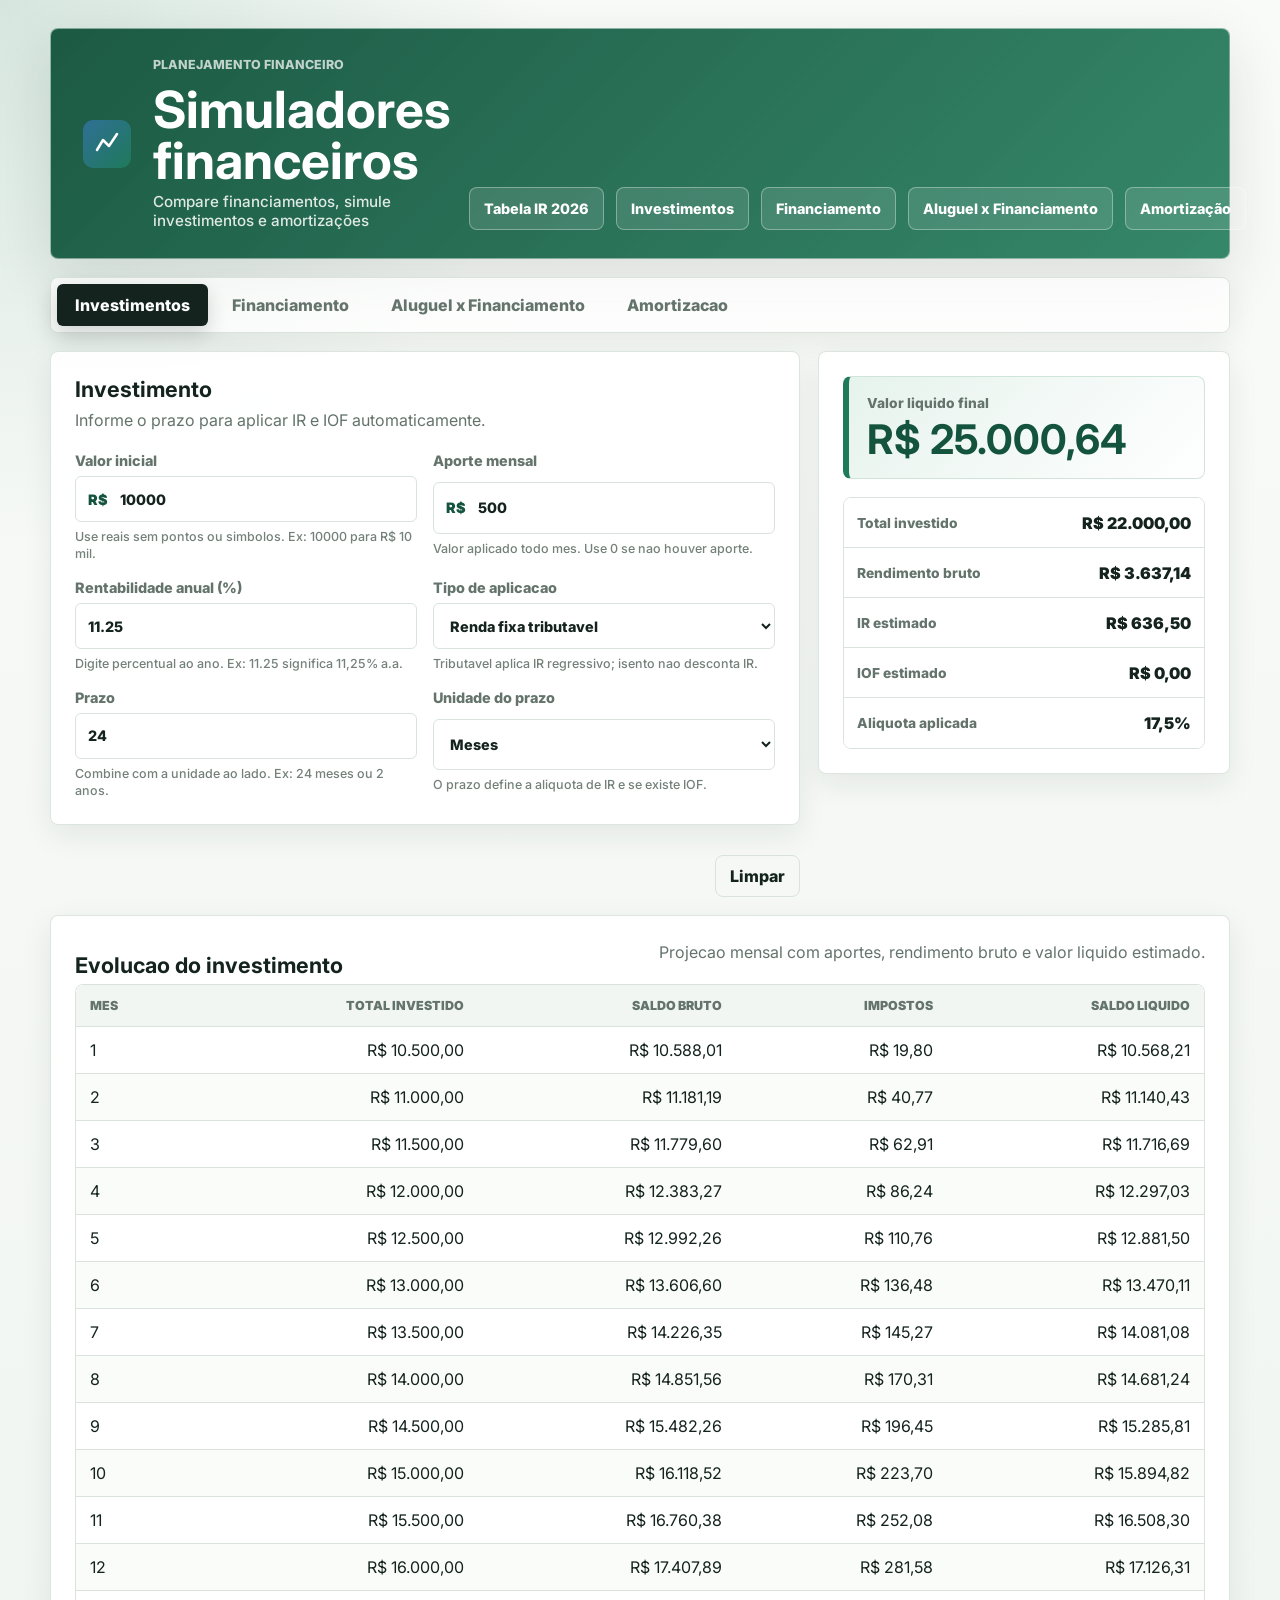
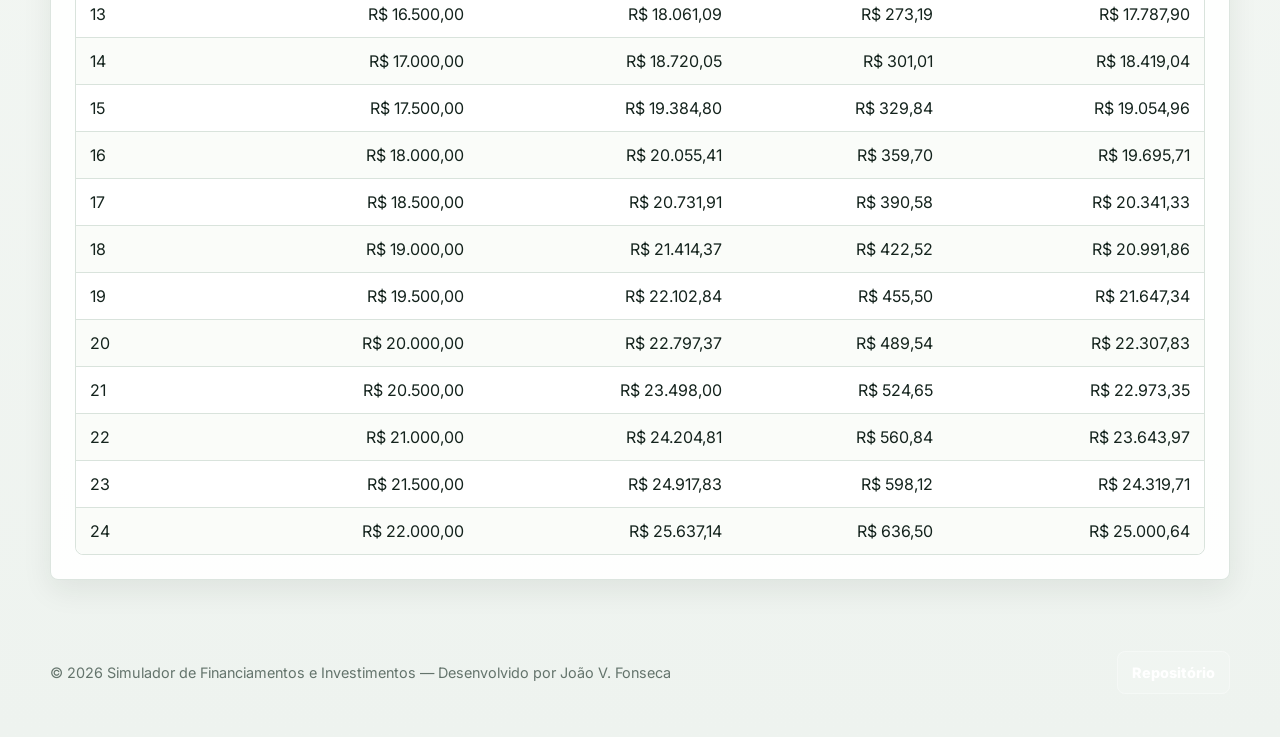
==== commit f4eae90a: "feat: add amortization and financing simulation features - Implemented amortization schedule renderi" ====
--- a/index.html
+++ b/index.html
@@ -69,6 +69,10 @@
       </div>
       <div class="header-actions">
         <a class="source-link" href="https://www.gov.br/receitafederal/pt-br/assuntos/meu-imposto-de-renda/tabelas/2026" target="_blank" rel="noreferrer">Tabela IR 2026</a>
+        <a class="source-link" href="investimentos.html">Investimentos</a>
+        <a class="source-link" href="financiamento.html">Financiamento</a>
+        <a class="source-link" href="aluguel-financiamento.html">Aluguel x Financiamento</a>
+        <a class="source-link" href="amortizacao.html">Amortização</a>
       </div>
     </header>
 
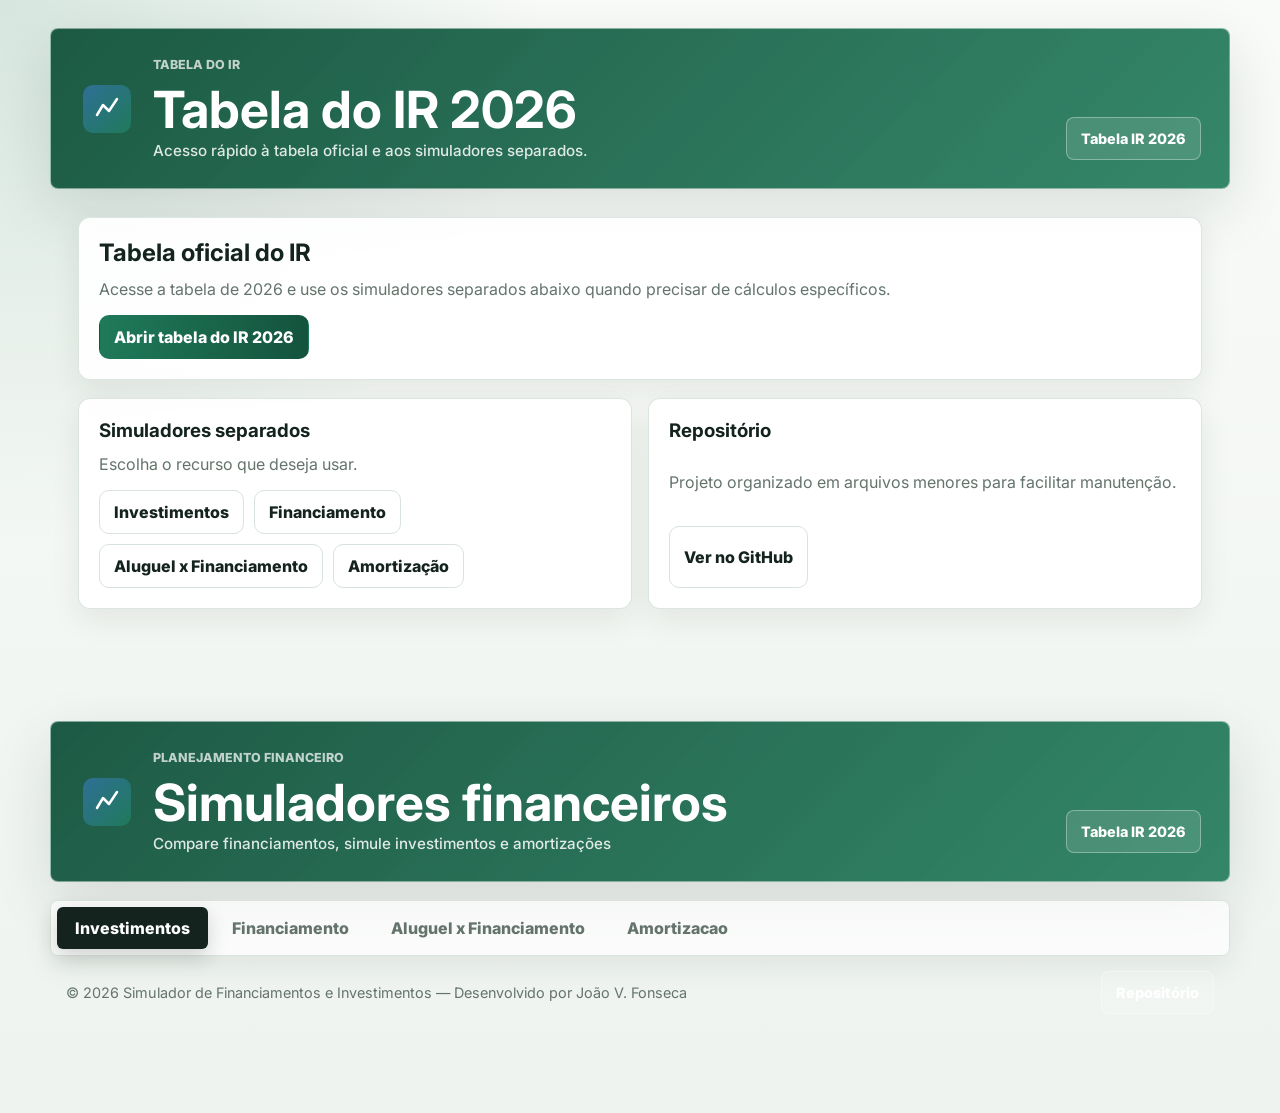
==== commit b6cac341: "feat: enhance index.html with new layout and financial simulator features" ====
--- a/index.html
+++ b/index.html
@@ -1,3 +1,113 @@
+<!DOCTYPE html>
+<html lang="pt-BR">
+<head>
+  <meta charset="UTF-8">
+  <meta name="viewport" content="width=device-width, initial-scale=1.0">
+  <title>Tabela do IR 2026</title>
+  <meta name="description" content="Página inicial da tabela do IR 2026 com links para os simuladores financeiros separados.">
+  <meta name="robots" content="index, follow">
+  <link rel="canonical" href="https://joaovifonseca.github.io/simulador-investimentos-financiamentos/">
+  <link rel="preconnect" href="https://fonts.googleapis.com">
+  <link rel="preconnect" href="https://fonts.gstatic.com" crossorigin>
+  <link href="https://fonts.googleapis.com/css2?family=Inter:wght@400;500;600;700;800&display=swap" rel="stylesheet">
+  <link rel="stylesheet" href="page.css">
+  <meta property="og:locale" content="pt_BR">
+  <meta property="og:type" content="website">
+  <meta property="og:title" content="Tabela do IR 2026">
+  <meta property="og:description" content="Página inicial da tabela do IR 2026 com links para os simuladores financeiros separados.">
+  <meta property="og:url" content="https://joaovifonseca.github.io/simulador-investimentos-financiamentos/">
+  <meta property="og:image" content="https://joaovifonseca.github.io/simulador-investimentos-financiamentos/og-image.png">
+  <meta name="twitter:card" content="summary_large_image">
+  <meta name="twitter:title" content="Tabela do IR 2026">
+  <meta name="twitter:description" content="Página inicial da tabela do IR 2026 com links para os simuladores financeiros separados.">
+  <meta name="twitter:image" content="https://joaovifonseca.github.io/simulador-investimentos-financiamentos/og-image.png">
+  <script type="application/ld+json">
+  {
+    "@context": "https://schema.org",
+    "@type": "WebPage",
+    "name": "Tabela do IR 2026",
+    "description": "Página inicial da tabela do IR 2026 com links para os simuladores financeiros separados.",
+    "url": "https://joaovifonseca.github.io/simulador-investimentos-financiamentos/",
+    "inLanguage": "pt-BR",
+    "isPartOf": {
+      "@type": "WebSite",
+      "name": "Tabela do IR 2026",
+      "url": "https://joaovifonseca.github.io/simulador-investimentos-financiamentos/"
+    }
+  }
+  </script>
+  <style>
+    .landing-hero { display: grid; gap: 18px; padding: 28px; }
+    .landing-grid { display: grid; gap: 16px; grid-template-columns: repeat(2, minmax(0, 1fr)); }
+    .landing-card { background: rgba(255,255,255,.92); border: 1px solid rgba(217,227,220,.9); border-radius: 12px; box-shadow: var(--shadow-soft); padding: 20px; display: grid; gap: 10px; }
+    .landing-card h2, .landing-card h3 { margin: 0; }
+    .landing-card p { margin: 0; color: var(--muted); line-height: 1.5; }
+    .landing-actions { display: flex; flex-wrap: wrap; gap: 10px; margin-top: 4px; }
+    .hero-link { display: inline-flex; align-items: center; justify-content: center; min-height: 44px; padding: 0 14px; border-radius: 10px; text-decoration: none; font-weight: 800; border: 1px solid var(--line); color: var(--ink); background: #fff; }
+    .hero-link.primary { background: linear-gradient(90deg, var(--accent), var(--accent-dark)); color: #fff; border-color: transparent; }
+    @media (max-width: 860px) { .landing-grid { grid-template-columns: 1fr; } }
+  </style>
+</head>
+<body>
+  <main class="app-shell">
+    <header class="app-header">
+      <div class="brand">
+        <div class="logo" aria-hidden>
+          <svg width="48" height="48" viewBox="0 0 48 48" fill="none" xmlns="http://www.w3.org/2000/svg">
+            <rect width="48" height="48" rx="10" fill="url(#g)"/>
+            <path d="M14 30L20 20L26 26L34 14" stroke="white" stroke-width="2.5" stroke-linecap="round" stroke-linejoin="round"/>
+            <defs>
+              <linearGradient id="g" x1="0" y1="0" x2="1" y2="1">
+                <stop offset="0" stop-color="#2f6f96"/>
+                <stop offset="1" stop-color="#1f7a5a"/>
+              </linearGradient>
+            </defs>
+          </svg>
+        </div>
+        <div class="brand-text">
+          <p class="eyebrow">Tabela do IR</p>
+          <h1>Tabela do IR 2026</h1>
+          <p class="tagline">Acesso rápido à tabela oficial e aos simuladores separados.</p>
+        </div>
+      </div>
+      <div class="header-actions">
+        <a class="source-link" href="https://www.gov.br/receitafederal/pt-br/assuntos/meu-imposto-de-renda/tabelas/2026" target="_blank" rel="noreferrer">Tabela IR 2026</a>
+      </div>
+    </header>
+
+    <section class="landing-hero">
+      <div class="landing-card">
+        <h2>Tabela oficial do IR</h2>
+        <p>Acesse a tabela de 2026 e use os simuladores separados abaixo quando precisar de cálculos específicos.</p>
+        <div class="landing-actions">
+          <a class="hero-link primary" href="https://www.gov.br/receitafederal/pt-br/assuntos/meu-imposto-de-renda/tabelas/2026" target="_blank" rel="noreferrer">Abrir tabela do IR 2026</a>
+        </div>
+      </div>
+
+      <div class="landing-grid">
+        <div class="landing-card">
+          <h3>Simuladores separados</h3>
+          <p>Escolha o recurso que deseja usar.</p>
+          <div class="landing-actions">
+            <a class="hero-link" href="investimentos.html">Investimentos</a>
+            <a class="hero-link" href="financiamento.html">Financiamento</a>
+            <a class="hero-link" href="aluguel-financiamento.html">Aluguel x Financiamento</a>
+            <a class="hero-link" href="amortizacao.html">Amortização</a>
+          </div>
+        </div>
+
+        <div class="landing-card">
+          <h3>Repositório</h3>
+          <p>Projeto organizado em arquivos menores para facilitar manutenção.</p>
+          <div class="landing-actions">
+            <a class="hero-link" href="https://github.com/joaovifonseca/simulador-investimentos-financiamentos" target="_blank" rel="noreferrer">Ver no GitHub</a>
+          </div>
+        </div>
+      </div>
+    </section>
+  </main>
+</body>
+</html>
 <!DOCTYPE html>
 <html lang="pt-BR">
 <head>
@@ -69,10 +179,6 @@
       </div>
       <div class="header-actions">
         <a class="source-link" href="https://www.gov.br/receitafederal/pt-br/assuntos/meu-imposto-de-renda/tabelas/2026" target="_blank" rel="noreferrer">Tabela IR 2026</a>
-        <a class="source-link" href="investimentos.html">Investimentos</a>
-        <a class="source-link" href="financiamento.html">Financiamento</a>
-        <a class="source-link" href="aluguel-financiamento.html">Aluguel x Financiamento</a>
-        <a class="source-link" href="amortizacao.html">Amortização</a>
       </div>
     </header>
 
@@ -83,518 +189,7 @@
       <button class="tab-button" id="tab-amortization" type="button" data-tab="amortization">Amortizacao</button>
     </nav>
 
-    <section id="investments" class="tab-view active" aria-labelledby="tab-investments">
-      <form class="calculator" id="investment-form">
-        <div class="form-panel">
-          <div class="section-title">
-            <h2>Investimento</h2>
-            <p>Informe o prazo para aplicar IR e IOF automaticamente.</p>
-          </div>
-
-          <div class="field-grid">
-            <label>
-              Valor inicial
-              <span class="money-input"><span>R$</span><input type="number" id="initialAmount" min="0" step="100" inputmode="decimal" placeholder="Ex: 10000" value="10000"></span>
-              <span class="field-hint">Use reais sem pontos ou simbolos. Ex: 10000 para R$ 10 mil.</span>
-            </label>
-            <label>
-              Aporte mensal
-              <span class="money-input"><span>R$</span><input type="number" id="monthlyContribution" min="0" step="50" inputmode="decimal" placeholder="Ex: 500" value="500"></span>
-              <span class="field-hint">Valor aplicado todo mes. Use 0 se nao houver aporte.</span>
-            </label>
-            <label>
-              Rentabilidade anual (%)
-              <input type="number" id="annualReturn" step="0.01" inputmode="decimal" placeholder="Ex: 11.25" value="11.25">
-              <span class="field-hint">Digite percentual ao ano. Ex: 11.25 significa 11,25% a.a.</span>
-            </label>
-            <label>
-              Tipo de aplicacao
-              <select id="investmentType">
-                <option value="taxable">Renda fixa tributavel</option>
-                <option value="exempt">LCI/LCA/CRI/CRA ou poupanca</option>
-              </select>
-              <span class="field-hint">Tributavel aplica IR regressivo; isento nao desconta IR.</span>
-            </label>
-            <label>
-              Prazo
-              <input type="number" id="investmentTerm" min="1" step="1" inputmode="numeric" placeholder="Ex: 24" value="24">
-              <span class="field-hint">Combine com a unidade ao lado. Ex: 24 meses ou 2 anos.</span>
-            </label>
-            <label>
-              Unidade do prazo
-              <select id="investmentTermUnit">
-                <option value="months">Meses</option>
-                <option value="years">Anos</option>
-                <option value="days">Dias</option>
-              </select>
-              <span class="field-hint">O prazo define a aliquota de IR e se existe IOF.</span>
-            </label>
-          </div>
-        </div>
-
-        <aside class="result-panel">
-          <div class="metric primary">
-            <span>Valor liquido final</span>
-            <strong id="investmentNetValue" role="status" aria-live="polite">R$ 0,00</strong>
-          </div>
-          <div class="metric-list">
-            <div><span>Total investido</span><strong id="investmentDeposited">R$ 0,00</strong></div>
-            <div><span>Rendimento bruto</span><strong id="investmentGrossProfit">R$ 0,00</strong></div>
-            <div><span>IR estimado</span><strong id="investmentIncomeTax">R$ 0,00</strong></div>
-            <div><span>IOF estimado</span><strong id="investmentIof">R$ 0,00</strong></div>
-            <div><span>Aliquota aplicada</span><strong id="investmentTaxRate">0%</strong></div>
-          </div>
-        </aside>
-        <div class="controls-row">
-          <button type="reset" class="btn btn-secondary">Limpar</button>
-        </div>
-      </form>
-
-      <div class="schedule-panel">
-        <div class="section-title compact">
-          <h2>Evolucao do investimento</h2>
-          <p>Projecao mensal com aportes, rendimento bruto e valor liquido estimado.</p>
-        </div>
-        <div class="table-wrap">
-          <table>
-            <thead>
-              <tr>
-                <th>Mes</th>
-                <th>Total investido</th>
-                <th>Saldo bruto</th>
-                <th>Impostos</th>
-                <th>Saldo liquido</th>
-              </tr>
-            </thead>
-            <tbody id="investmentRows"></tbody>
-          </table>
-        </div>
-      </div>
-    </section>
-
-    <section id="mortgage" class="tab-view" aria-labelledby="tab-mortgage">
-      <form class="calculator" id="mortgage-form">
-        <div class="form-panel">
-          <div class="section-title">
-            <h2>Financiamento imobiliario</h2>
-            <p>Compare SAC e PRICE ou escolha um sistema principal para acompanhar o resultado.</p>
-          </div>
-
-          <div class="field-grid">
-            <label>
-              Valor do imovel
-              <div class="range-field">
-                <input type="range" id="propertyValueRange" min="50000" max="3000000" step="10000" value="500000">
-                <span class="money-input"><span>R$</span><input type="number" id="propertyValue" min="0" step="1000" inputmode="decimal" placeholder="Ex: 500000" value="500000"></span>
-              </div>
-              <span class="field-hint">Arraste para ajustar rapido ou digite qualquer valor no campo.</span>
-            </label>
-            <label>
-              Entrada (% do imóvel)
-              <div class="range-field">
-                <input type="range" id="downPaymentPercentRange" min="20" max="100" step="1" value="20">
-                <span class="money-input"><span>%</span><input type="number" id="downPaymentPercent" min="20" max="100" step="1" inputmode="decimal" placeholder="Ex: 20" value="20"></span>
-              </div>
-              <span class="field-hint">Normalmente os bancos pedem no mínimo 20% de entrada.</span>
-            </label>
-            <label>
-              Juros anual (%)
-              <input type="number" id="mortgageAnnualRate" min="0" step="0.01" inputmode="decimal" placeholder="Ex: 10.5" value="10.5">
-              <span class="field-hint">Taxa efetiva anual aproximada. Ex: 10.5 para 10,5% a.a.</span>
-            </label>
-            <label>
-              Prazo (meses)
-              <input type="number" id="mortgageTerm" min="1" step="1" inputmode="numeric" placeholder="Ex: 360" value="360">
-              <span class="field-hint">360 meses equivalem a 30 anos.</span>
-            </label>
-            <label>
-              Sistema de amortizacao
-              <select id="mortgageSystem">
-                <option value="compare">Comparar SAC e PRICE</option>
-                <option value="sac">SAC</option>
-                <option value="price">PRICE</option>
-              </select>
-              <span class="field-hint">Escolha um sistema para destacar nos resultados ou compare os dois ao mesmo tempo.</span>
-            </label>
-            <label>
-              Seguro mensal
-              <span class="money-input"><span>R$</span><input type="number" id="monthlyInsurance" min="0" step="10" inputmode="decimal" placeholder="Ex: 180" value="180"></span>
-              <span class="field-hint">Seguro MIP/DFI ou valor aproximado cobrado no boleto.</span>
-            </label>
-            <label>
-              Taxa administrativa mensal
-              <span class="money-input"><span>R$</span><input type="number" id="monthlyAdminFee" min="0" step="5" inputmode="decimal" placeholder="Ex: 25" value="25"></span>
-              <span class="field-hint">Tarifa mensal do contrato. Use 0 se o banco nao cobrar.</span>
-            </label>
-            <label>
-              Taxas iniciais do banco
-              <span class="money-input"><span>R$</span><input type="number" id="upfrontBankFees" min="0" step="100" inputmode="decimal" placeholder="Ex: 3500" value="3500"></span>
-              <span class="field-hint">Avaliacao do imovel, tarifa de contrato ou custos pagos no inicio.</span>
-            </label>
-          </div>
-        </div>
-
-        <aside class="result-panel">
-          <div class="comparison">
-            <article class="comparison-card" id="sacCard">
-              <span>SAC</span>
-              <strong id="sacTotal" role="status" aria-live="polite">R$ 0,00</strong>
-              <small id="sacSummary">0 parcelas</small>
-            </article>
-            <article class="comparison-card" id="priceCard">
-              <span>PRICE</span>
-              <strong id="priceTotal" role="status" aria-live="polite">R$ 0,00</strong>
-              <small id="priceSummary">0 parcelas</small>
-            </article>
-          </div>
-          <div class="metric-list">
-            <div><span>Valor financiado</span><strong id="financedAmount">R$ 0,00</strong></div>
-            <div><span>Entrada</span><strong id="downPaymentPercentDisplay">20%</strong></div>
-            <div><span>Valor de entrada</span><strong id="downPaymentAmount">R$ 0,00</strong></div>
-            <div><span>Sistema escolhido</span><strong id="mortgageSelectedSystem">Comparar</strong></div>
-            <div><span>Total do sistema</span><strong id="mortgageSelectedTotal">R$ 0,00</strong></div>
-            <div><span>Primeira parcela</span><strong id="mortgageSelectedFirstPayment">R$ 0,00</strong></div>
-            <div><span>Primeira SAC</span><strong id="sacFirstPayment">R$ 0,00</strong></div>
-            <div><span>Parcela PRICE</span><strong id="priceFirstPayment">R$ 0,00</strong></div>
-            <div><span>Encargos mensais</span><strong id="monthlyBankCharges">R$ 0,00</strong></div>
-            <div><span>Taxas iniciais</span><strong id="upfrontFeesResult">R$ 0,00</strong></div>
-          </div>
-        </aside>
-        <div class="controls-row">
-          <button type="reset" class="btn btn-secondary">Limpar</button>
-        </div>
-      </form>
-
-      <div class="schedule-panel">
-        <div class="section-title compact">
-          <h2>Primeiras parcelas</h2>
-          <p>Parcelas incluem seguro mensal e tarifa administrativa; saldos nao incluem correcao monetaria.</p>
-        </div>
-        <div class="table-wrap">
-          <table>
-            <thead>
-              <tr>
-                <th id="scheduleColMonth">Mes</th>
-                <th id="scheduleColPayment1">SAC parcela</th>
-                <th id="scheduleColInterest1">SAC juros</th>
-                <th id="scheduleColBalance1">SAC saldo</th>
-                <th id="scheduleColPayment2">PRICE parcela</th>
-                <th id="scheduleColInterest2">PRICE juros</th>
-                <th id="scheduleColBalance2">PRICE saldo</th>
-              </tr>
-            </thead>
-            <tbody id="scheduleRows"></tbody>
-          </table>
-        </div>
-      </div>
-    </section>
-
-    <section id="rent-buy" class="tab-view" aria-labelledby="tab-rentbuy">
-      <form class="calculator" id="rent-buy-form">
-        <div class="form-panel">
-          <div class="section-title">
-            <h2>Aluguel x financiamento</h2>
-            <p>Comparação independente, com os próprios parâmetros de compra e aluguel.</p>
-          </div>
-
-          <div class="field-grid">
-            <label>
-              Valor do imóvel
-              <div class="range-field">
-                <input type="range" id="rentBuyPropertyValueRange" min="50000" max="3000000" step="10000" value="500000">
-                <span class="money-input"><span>R$</span><input type="number" id="rentBuyPropertyValue" min="0" step="1000" inputmode="decimal" placeholder="Ex: 500000" value="500000"></span>
-              </div>
-              <span class="field-hint">Defina o imóvel usado só nesta comparação.</span>
-            </label>
-            <label>
-              Entrada (% do imóvel)
-              <div class="range-field">
-                <input type="range" id="rentBuyDownPaymentPercentRange" min="20" max="100" step="1" value="20">
-                <span class="money-input"><span>%</span><input type="number" id="rentBuyDownPaymentPercent" min="20" max="100" step="1" inputmode="decimal" placeholder="Ex: 20" value="20"></span>
-              </div>
-              <span class="field-hint">Entrada mínima de 20% para o comparador.</span>
-            </label>
-            <label>
-              Juros anual (% do financiamento)
-              <input type="number" id="rentBuyMortgageAnnualRate" min="0" step="0.01" inputmode="decimal" placeholder="Ex: 10.5" value="10.5">
-              <span class="field-hint">Taxa usada só na comparação aluguel x compra.</span>
-            </label>
-            <label>
-              Prazo do financiamento (meses)
-              <input type="number" id="rentBuyMortgageTerm" min="1" step="1" inputmode="numeric" placeholder="Ex: 360" value="360">
-              <span class="field-hint">Quantidade de parcelas da simulação de compra.</span>
-            </label>
-            <label>
-              Sistema de amortização
-              <select id="rentBuyMortgageSystem">
-                <option value="sac">SAC</option>
-                <option value="price">PRICE</option>
-              </select>
-              <span class="field-hint">Escolha o sistema usado nesta comparação.</span>
-            </label>
-            <label>
-              Opção de amortização
-              <select id="rentBuyAmortizationType">
-                <option value="none">Sem amortização</option>
-                <option value="monthly">Amortização mensal</option>
-                <option value="oneTime">Amortização avulsa</option>
-              </select>
-              <span class="field-hint">Adicione amortização extra no financiamento desta comparação.</span>
-            </label>
-            <label class="rentbuy-amortization-option hidden" data-rentbuy-amortization-group="monthly">
-              Amortização extra mensal
-              <span class="money-input"><span>R$</span><input type="number" id="rentBuyMonthlyExtraAmortization" min="0" step="100" inputmode="decimal" placeholder="Ex: 1000" value="1000"></span>
-              <span class="field-hint">Valor pago todo mês para reduzir o saldo.</span>
-            </label>
-            <label class="rentbuy-amortization-option hidden" data-rentbuy-amortization-group="monthly">
-              Começar no mês
-              <input type="number" id="rentBuyExtraStartMonth" min="1" step="1" inputmode="numeric" placeholder="Ex: 1" value="1">
-              <span class="field-hint">Mês em que a amortização mensal começa a valer.</span>
-            </label>
-            <label class="rentbuy-amortization-option hidden" data-rentbuy-amortization-group="oneTime">
-              Amortização avulsa
-              <span class="money-input"><span>R$</span><input type="number" id="rentBuyOneTimeAmortization" min="0" step="100" inputmode="decimal" placeholder="Ex: 20000" value="20000"></span>
-              <span class="field-hint">Pagamento único para abater o saldo devedor.</span>
-            </label>
-            <label class="rentbuy-amortization-option hidden" data-rentbuy-amortization-group="oneTime">
-              Mês da amortização avulsa
-              <input type="number" id="rentBuyOneTimeMonth" min="1" step="1" inputmode="numeric" placeholder="Ex: 12" value="12">
-              <span class="field-hint">Mês em que o pagamento único será feito.</span>
-            </label>
-            <label>
-              Seguro mensal
-              <span class="money-input"><span>R$</span><input type="number" id="rentBuyMonthlyInsurance" min="0" step="10" inputmode="decimal" placeholder="Ex: 180" value="180"></span>
-              <span class="field-hint">Seguro da simulação de compra.</span>
-            </label>
-            <label>
-              Taxa administrativa mensal
-              <span class="money-input"><span>R$</span><input type="number" id="rentBuyMonthlyAdminFee" min="0" step="5" inputmode="decimal" placeholder="Ex: 25" value="25"></span>
-              <span class="field-hint">Tarifa mensal usada só na comparação.</span>
-            </label>
-            <label>
-              Taxas iniciais
-              <span class="money-input"><span>R$</span><input type="number" id="rentBuyUpfrontBankFees" min="0" step="100" inputmode="decimal" placeholder="Ex: 3500" value="3500"></span>
-              <span class="field-hint">Custos iniciais da compra nesta simulação.</span>
-            </label>
-            <label>
-              Aluguel mensal inicial
-              <span class="money-input"><span>R$</span><input type="number" id="rentMonthly" min="0" step="50" inputmode="decimal" placeholder="Ex: 2500" value="2500"></span>
-              <span class="field-hint">Valor do aluguel no primeiro mês.</span>
-            </label>
-            <label>
-              Reajuste anual do aluguel (%)
-              <input type="number" id="rentAnnualIncrease" min="0" step="0.1" inputmode="decimal" placeholder="Ex: 5" value="5">
-              <span class="field-hint">Use a média esperada de reajuste anual do contrato.</span>
-            </label>
-            <label>
-              Valorização anual do imóvel (%)
-              <input type="number" id="propertyAppreciationAnnual" min="0" step="0.1" inputmode="decimal" placeholder="Ex: 8" value="8">
-              <span class="field-hint">Estimativa de aumento do valor do imóvel no período.</span>
-            </label>
-            <label>
-              Rendimento anual do investimento (%)
-              <input type="number" id="rentBuyInvestmentAnnualRate" min="0" step="0.1" inputmode="decimal" placeholder="Ex: 10.5" value="10.5">
-              <span class="field-hint">Taxa usada para investir a diferença entre alugar e comprar.</span>
-            </label>
-          </div>
-        </div>
-
-        <aside class="result-panel">
-          <div class="metric primary">
-            <span>Melhor cenário</span>
-            <strong id="rentBuyWinner" role="status" aria-live="polite">—</strong>
-          </div>
-          <div class="metric-list">
-            <div><span>Resultado compra</span><strong id="rentBuyPurchaseNet">R$ 0,00</strong></div>
-            <div><span>Resultado aluguel</span><strong id="rentBuyRentNet">R$ 0,00</strong></div>
-            <div><span>Custo total compra</span><strong id="rentBuyPurchaseCost">R$ 0,00</strong></div>
-            <div><span>Custo total aluguel</span><strong id="rentBuyRentCost">R$ 0,00</strong></div>
-            <div><span>Patrimônio final do imóvel</span><strong id="rentBuyPropertyValue">R$ 0,00</strong></div>
-            <div><span>Sistema usado</span><strong id="rentBuySystemUsed">—</strong></div>
-            <div><span>Parcela inicial financiamento</span><strong id="rentBuyFirstPayment">R$ 0,00</strong></div>
-            <div><span>Aluguel inicial</span><strong id="rentBuyFirstRent">R$ 0,00</strong></div>
-          </div>
-        </aside>
-        <div class="controls-row">
-          <button type="reset" class="btn btn-secondary">Limpar</button>
-        </div>
-      </form>
-
-      <div class="schedule-panel">
-        <div class="section-title compact">
-          <h2>Evolução aluguel x financiamento</h2>
-          <p>Comparação mensal entre o aluguel pago e o custo acumulado da compra, com patrimônio estimado do imóvel.</p>
-        </div>
-        <div class="table-wrap">
-          <table>
-            <thead>
-              <tr>
-                <th>Mes</th>
-                <th>Aluguel</th>
-                <th>Aluguel acumulado</th>
-                <th>Financiamento</th>
-                <th>Compra acumulada</th>
-                <th>Saldo devedor</th>
-                <th>Patrimônio compra</th>
-              </tr>
-            </thead>
-            <tbody id="rentBuyRows"></tbody>
-          </table>
-        </div>
-      </div>
-    </section>
-
-    <section id="amortization" class="tab-view" aria-labelledby="tab-amortization">
-      <form class="calculator" id="amortization-form">
-        <div class="form-panel">
-          <div class="section-title">
-            <h2>Amortizacao</h2>
-            <p>Simule antecipacoes escolhendo se quer reduzir prazo ou diminuir parcelas; ao reduzir parcela, a diferenca mensal tambem e projetada como investimento.</p>
-          </div>
-
-          <div class="field-grid">
-            <label>
-              Saldo financiado
-              <span class="money-input"><span>R$</span><input type="number" id="amortizationPrincipal" min="0" step="1000" inputmode="decimal" placeholder="Ex: 400000" value="400000"></span>
-              <span class="field-hint">Use o saldo devedor atual ou o valor financiado inicial.</span>
-            </label>
-            <label>
-              Sistema
-              <select id="amortizationMethod">
-                <option value="sac">SAC</option>
-                <option value="price">PRICE</option>
-              </select>
-              <span class="field-hint">Escolha a tabela do contrato que deseja testar.</span>
-            </label>
-            <label>
-              Juros anual (%)
-              <input type="number" id="amortizationAnnualRate" min="0" step="0.01" inputmode="decimal" placeholder="Ex: 10.5" value="10.5">
-              <span class="field-hint">Taxa anual do financiamento.</span>
-            </label>
-            <label>
-              Prazo restante (meses)
-              <input type="number" id="amortizationTerm" min="1" step="1" inputmode="numeric" placeholder="Ex: 300" value="300">
-              <span class="field-hint">Quantidade de parcelas que ainda faltam pagar.</span>
-            </label>
-            <label>
-              Tipo de amortizacao
-              <select id="amortizationType">
-                <option value="monthly">Mensal recorrente</option>
-                <option value="oneTime">Avulsa unica</option>
-              </select>
-              <span class="field-hint">Escolha se vai amortizar todo mes ou fazer um pagamento unico.</span>
-            </label>
-            <label>
-              Objetivo
-              <select id="amortizationGoal">
-                <option value="term">Reduzir prazo</option>
-                <option value="payment">Reduzir valor da parcela</option>
-              </select>
-              <span class="field-hint">Reduzir prazo costuma diminuir os juros da parcela; reduzir parcela recalcula pelo prazo restante.</span>
-            </label>
-            <label class="amortization-option" data-amortization-group="monthly">
-              Amortizacao extra mensal
-              <span class="money-input"><span>R$</span><input type="number" id="monthlyExtraAmortization" min="0" step="100" inputmode="decimal" placeholder="Ex: 1000" value="1000"></span>
-              <span class="field-hint">Valor adicional pago todo mes para abater o saldo.</span>
-            </label>
-            <label class="amortization-option" data-amortization-group="monthly">
-              Comecar no mes
-              <input type="number" id="extraStartMonth" min="1" step="1" inputmode="numeric" placeholder="Ex: 1" value="1">
-              <span class="field-hint">Mes em que a amortizacao mensal passa a acontecer.</span>
-            </label>
-            <label class="amortization-option hidden" data-amortization-group="oneTime">
-              Amortizacao avulsa
-              <span class="money-input"><span>R$</span><input type="number" id="oneTimeAmortization" min="0" step="100" inputmode="decimal" placeholder="Ex: 20000" value="20000"></span>
-              <span class="field-hint">Pagamento unico para reduzir o saldo. Use 0 se nao houver.</span>
-            </label>
-            <label class="amortization-option hidden" data-amortization-group="oneTime">
-              Mes da amortizacao avulsa
-              <input type="number" id="oneTimeMonth" min="1" step="1" inputmode="numeric" placeholder="Ex: 12" value="12">
-              <span class="field-hint">Mes em que o pagamento unico sera feito.</span>
-            </label>
-            <label class="checkbox-field payment-goal-option hidden">
-              <span>
-                <input type="checkbox" id="investPaymentDifference">
-                Investiria o restante da parcela?
-              </span>
-              <span class="field-hint">Ao reduzir o valor da parcela, simula investir a diferenca mensal.</span>
-            </label>
-            <label class="investment-option payment-goal-option hidden">
-              Taxa de investimento (%)
-              <input type="number" id="amortizationInvestmentRate" min="0" step="0.01" inputmode="decimal" placeholder="Ex: 11.25">
-              <span class="field-hint">Se ficar vazio ou 0, usa a taxa anual do financiamento.</span>
-            </label>
-          </div>
-        </div>
-
-        <aside class="result-panel">
-          <div class="metric primary">
-            <span>Economia estimada</span>
-            <strong id="amortizationSavings" role="status" aria-live="polite">R$ 0,00</strong>
-          </div>
-          <div class="metric-list">
-            <div><span>Total sem amortizar</span><strong id="baseAmortizationTotal">R$ 0,00</strong></div>
-            <div><span>Total com amortizacao</span><strong id="extraAmortizationTotal">R$ 0,00</strong></div>
-            <div><span>Prazo original</span><strong id="baseAmortizationMonths">0 meses</strong></div>
-            <div><span>Novo prazo</span><strong id="extraAmortizationMonths">0 meses</strong></div>
-            <div><span>Meses reduzidos</span><strong id="monthsSaved">0</strong></div>
-            <div><span>Parcela base comparada</span><strong id="baseFirstPayment">R$ 0,00</strong></div>
-            <div><span>Parcela simulada comparada</span><strong id="extraFirstPayment">R$ 0,00</strong></div>
-            <div class="highlight-row"><span>Reducao da parcela base</span><strong id="paymentReduction">R$ 0,00</strong></div>
-            <div class="investment-result hidden"><span>Taxa usada no investimento</span><strong id="investmentDifferenceRate">0% a.a.</strong></div>
-            <div class="highlight-row investment-result hidden"><span>Investindo a diferenca</span><strong id="investedPaymentDifference">R$ 0,00</strong></div>
-            <div class="investment-result hidden"><span>Ganho estimado do investimento</span><strong id="investmentDifferenceProfit">R$ 0,00</strong></div>
-          </div>
-        </aside>
-        <div class="controls-row">
-          <button type="reset" class="btn btn-secondary">Limpar</button>
-        </div>
-      </form>
-
-      <div class="schedule-panel">
-        <div class="section-title compact">
-          <h2>Efeito nas parcelas</h2>
-          <p>A tabela mostra os primeiros meses comparando o contrato base com o cenario amortizado.</p>
-        </div>
-        <nav class="sub-tabs" aria-label="Detalhes da amortizacao">
-          <button class="sub-tab-button active" type="button" data-sub-tab="amortization-table">Parcelas</button>
-          <button class="sub-tab-button investment-sub-tab hidden" type="button" data-sub-tab="amortization-investment-table">Investimento da diferenca</button>
-        </nav>
-        <div class="sub-tab-view active" id="amortization-table">
-          <div class="table-wrap">
-            <table>
-              <thead>
-                <tr>
-                  <th>Mes</th>
-                  <th>Base parcela</th>
-                  <th>Base saldo</th>
-                  <th>Com amortizacao</th>
-                  <th>Novo saldo</th>
-                </tr>
-              </thead>
-              <tbody id="amortizationRows"></tbody>
-            </table>
-          </div>
-        </div>
-        <div class="sub-tab-view" id="amortization-investment-table">
-          <div class="table-wrap">
-          <table>
-            <thead>
-              <tr>
-                <th>Mes</th>
-                <th>Diferenca investida</th>
-                <th>Total aportado</th>
-                <th>Saldo investido</th>
-                <th>Ganho estimado</th>
-              </tr>
-            </thead>
-            <tbody id="amortizationInvestmentRows"></tbody>
-          </table>
-          </div>
-        </div>
-      </div>
-    </section>
-  </main>
+
 
   <footer class="site-footer" style="width:min(1180px,calc(100% - 32px));margin:28px auto 56px;color:var(--muted);font-size:0.9rem;">
     <div style="display:flex;justify-content:space-between;align-items:center;gap:12px;">
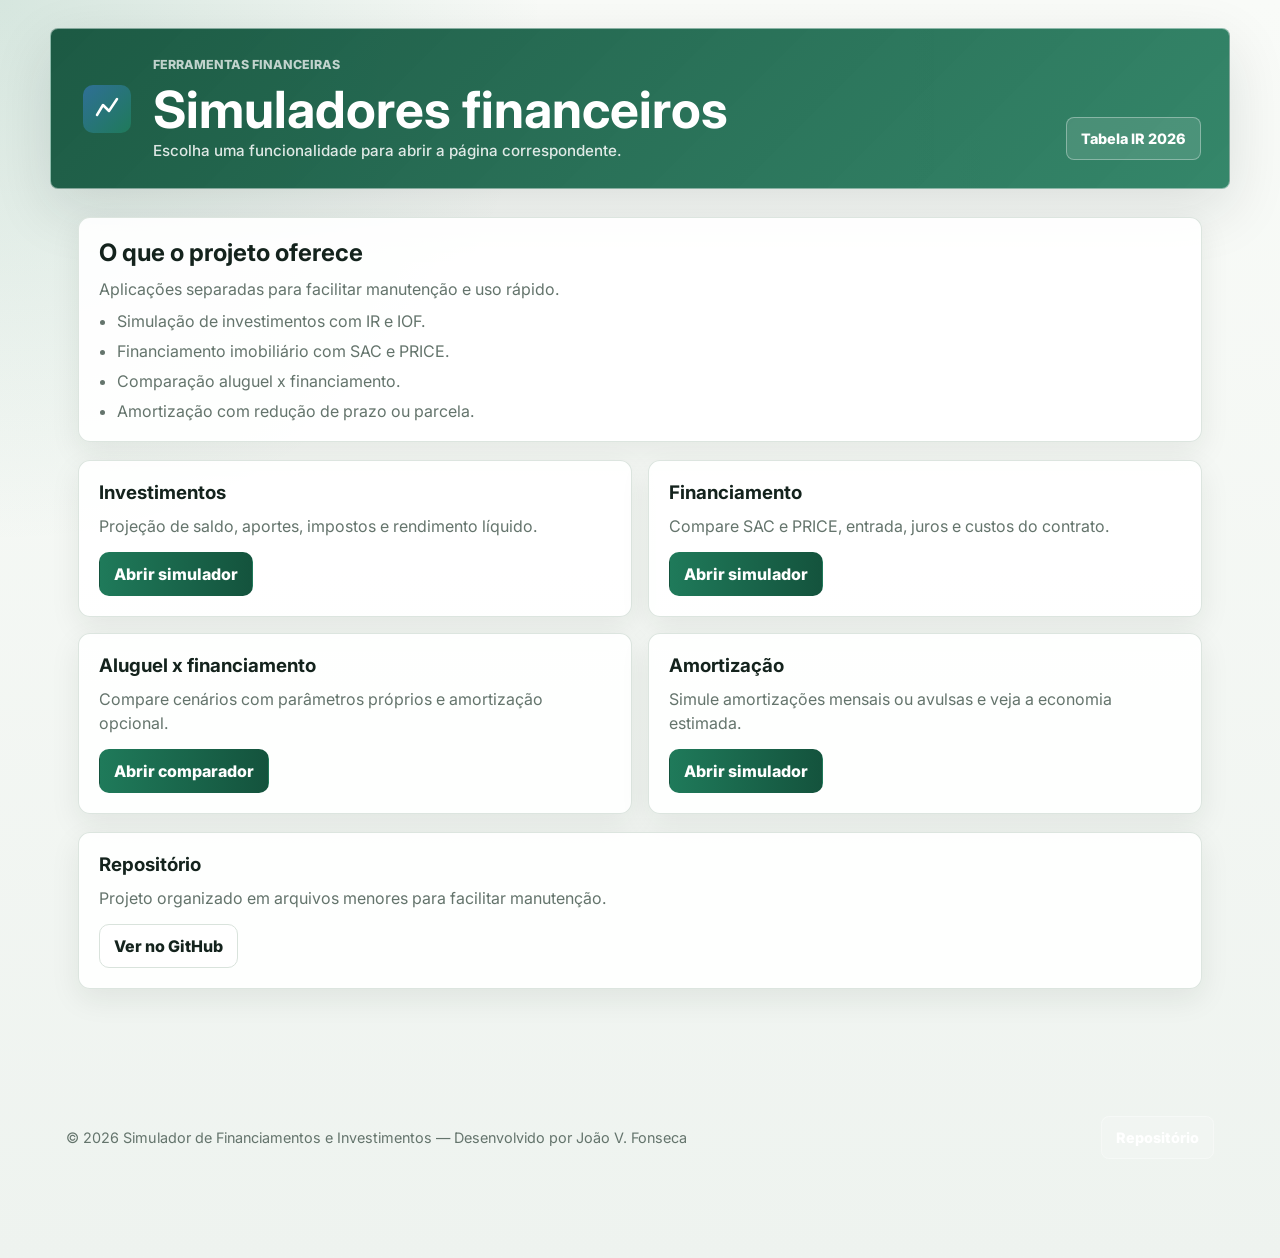
==== commit 76a5b7ea: "feat: update README and index.html for improved project description and SEO" ====
--- a/index.html
+++ b/index.html
@@ -3,8 +3,8 @@
 <head>
   <meta charset="UTF-8">
   <meta name="viewport" content="width=device-width, initial-scale=1.0">
-  <title>Tabela do IR 2026</title>
-  <meta name="description" content="Página inicial da tabela do IR 2026 com links para os simuladores financeiros separados.">
+  <title>Simuladores Financeiros</title>
+  <meta name="description" content="Ferramentas para simular investimentos, financiamento, aluguel x financiamento e amortização.">
   <meta name="robots" content="index, follow">
   <link rel="canonical" href="https://joaovifonseca.github.io/simulador-investimentos-financiamentos/">
   <link rel="preconnect" href="https://fonts.googleapis.com">
@@ -13,39 +13,101 @@
   <link rel="stylesheet" href="page.css">
   <meta property="og:locale" content="pt_BR">
   <meta property="og:type" content="website">
-  <meta property="og:title" content="Tabela do IR 2026">
-  <meta property="og:description" content="Página inicial da tabela do IR 2026 com links para os simuladores financeiros separados.">
+  <meta property="og:title" content="Simuladores Financeiros">
+  <meta property="og:description" content="Ferramentas para simular investimentos, financiamento, aluguel x financiamento e amortização.">
   <meta property="og:url" content="https://joaovifonseca.github.io/simulador-investimentos-financiamentos/">
   <meta property="og:image" content="https://joaovifonseca.github.io/simulador-investimentos-financiamentos/og-image.png">
   <meta name="twitter:card" content="summary_large_image">
-  <meta name="twitter:title" content="Tabela do IR 2026">
-  <meta name="twitter:description" content="Página inicial da tabela do IR 2026 com links para os simuladores financeiros separados.">
+  <meta name="twitter:title" content="Simuladores Financeiros">
+  <meta name="twitter:description" content="Ferramentas para simular investimentos, financiamento, aluguel x financiamento e amortização.">
   <meta name="twitter:image" content="https://joaovifonseca.github.io/simulador-investimentos-financiamentos/og-image.png">
   <script type="application/ld+json">
   {
     "@context": "https://schema.org",
     "@type": "WebPage",
-    "name": "Tabela do IR 2026",
-    "description": "Página inicial da tabela do IR 2026 com links para os simuladores financeiros separados.",
+    "name": "Simuladores Financeiros",
+    "description": "Ferramentas para simular investimentos, financiamento, aluguel x financiamento e amortização.",
     "url": "https://joaovifonseca.github.io/simulador-investimentos-financiamentos/",
     "inLanguage": "pt-BR",
     "isPartOf": {
       "@type": "WebSite",
-      "name": "Tabela do IR 2026",
+      "name": "Simuladores Financeiros",
       "url": "https://joaovifonseca.github.io/simulador-investimentos-financiamentos/"
     }
   }
   </script>
   <style>
-    .landing-hero { display: grid; gap: 18px; padding: 28px; }
-    .landing-grid { display: grid; gap: 16px; grid-template-columns: repeat(2, minmax(0, 1fr)); }
-    .landing-card { background: rgba(255,255,255,.92); border: 1px solid rgba(217,227,220,.9); border-radius: 12px; box-shadow: var(--shadow-soft); padding: 20px; display: grid; gap: 10px; }
-    .landing-card h2, .landing-card h3 { margin: 0; }
-    .landing-card p { margin: 0; color: var(--muted); line-height: 1.5; }
-    .landing-actions { display: flex; flex-wrap: wrap; gap: 10px; margin-top: 4px; }
-    .hero-link { display: inline-flex; align-items: center; justify-content: center; min-height: 44px; padding: 0 14px; border-radius: 10px; text-decoration: none; font-weight: 800; border: 1px solid var(--line); color: var(--ink); background: #fff; }
-    .hero-link.primary { background: linear-gradient(90deg, var(--accent), var(--accent-dark)); color: #fff; border-color: transparent; }
-    @media (max-width: 860px) { .landing-grid { grid-template-columns: 1fr; } }
+    .landing-hero {
+      display: grid;
+      gap: 18px;
+      padding: 28px;
+    }
+
+    .landing-grid {
+      display: grid;
+      gap: 16px;
+      grid-template-columns: repeat(2, minmax(0, 1fr));
+    }
+
+    .landing-card {
+      background: rgba(255,255,255,.92);
+      border: 1px solid rgba(217,227,220,.9);
+      border-radius: 12px;
+      box-shadow: var(--shadow-soft);
+      padding: 20px;
+      display: grid;
+      gap: 10px;
+    }
+
+    .landing-card h2,
+    .landing-card h3 {
+      margin: 0;
+    }
+
+    .landing-card p {
+      margin: 0;
+      color: var(--muted);
+      line-height: 1.5;
+    }
+
+    .landing-actions {
+      display: flex;
+      flex-wrap: wrap;
+      gap: 10px;
+      margin-top: 4px;
+    }
+
+    .hero-link {
+      display: inline-flex;
+      align-items: center;
+      justify-content: center;
+      min-height: 44px;
+      padding: 0 14px;
+      border-radius: 10px;
+      text-decoration: none;
+      font-weight: 800;
+      border: 1px solid var(--line);
+      color: var(--ink);
+      background: #fff;
+    }
+
+    .hero-link.primary {
+      background: linear-gradient(90deg, var(--accent), var(--accent-dark));
+      color: #fff;
+      border-color: transparent;
+    }
+
+    .feature-list {
+      display: grid;
+      gap: 10px;
+      margin: 0;
+      padding-left: 18px;
+      color: var(--muted);
+    }
+
+    @media (max-width: 860px) {
+      .landing-grid { grid-template-columns: 1fr; }
+    }
   </style>
 </head>
 <body>
@@ -65,9 +127,9 @@
           </svg>
         </div>
         <div class="brand-text">
-          <p class="eyebrow">Tabela do IR</p>
-          <h1>Tabela do IR 2026</h1>
-          <p class="tagline">Acesso rápido à tabela oficial e aos simuladores separados.</p>
+          <p class="eyebrow">Ferramentas financeiras</p>
+          <h1>Simuladores financeiros</h1>
+          <p class="tagline">Escolha uma funcionalidade para abrir a página correspondente.</p>
         </div>
       </div>
       <div class="header-actions">
@@ -77,37 +139,62 @@
 
     <section class="landing-hero">
       <div class="landing-card">
-        <h2>Tabela oficial do IR</h2>
-        <p>Acesse a tabela de 2026 e use os simuladores separados abaixo quando precisar de cálculos específicos.</p>
+        <h2>O que o projeto oferece</h2>
+        <p>Aplicações separadas para facilitar manutenção e uso rápido.</p>
+        <ul class="feature-list">
+          <li>Simulação de investimentos com IR e IOF.</li>
+          <li>Financiamento imobiliário com SAC e PRICE.</li>
+          <li>Comparação aluguel x financiamento.</li>
+          <li>Amortização com redução de prazo ou parcela.</li>
+        </ul>
+      </div>
+
+      <div class="landing-grid">
+        <div class="landing-card">
+          <h3>Investimentos</h3>
+          <p>Projeção de saldo, aportes, impostos e rendimento líquido.</p>
+          <div class="landing-actions">
+            <a class="hero-link primary" href="investimentos.html">Abrir simulador</a>
+          </div>
+        </div>
+
+        <div class="landing-card">
+          <h3>Financiamento</h3>
+          <p>Compare SAC e PRICE, entrada, juros e custos do contrato.</p>
+          <div class="landing-actions">
+            <a class="hero-link primary" href="financiamento.html">Abrir simulador</a>
+          </div>
+        </div>
+
+        <div class="landing-card">
+          <h3>Aluguel x financiamento</h3>
+          <p>Compare cenários com parâmetros próprios e amortização opcional.</p>
+          <div class="landing-actions">
+            <a class="hero-link primary" href="aluguel-financiamento.html">Abrir comparador</a>
+          </div>
+        </div>
+
+        <div class="landing-card">
+          <h3>Amortização</h3>
+          <p>Simule amortizações mensais ou avulsas e veja a economia estimada.</p>
+          <div class="landing-actions">
+            <a class="hero-link primary" href="amortizacao.html">Abrir simulador</a>
+          </div>
+        </div>
+      </div>
+
+      <div class="landing-card">
+        <h3>Repositório</h3>
+        <p>Projeto organizado em arquivos menores para facilitar manutenção.</p>
         <div class="landing-actions">
-          <a class="hero-link primary" href="https://www.gov.br/receitafederal/pt-br/assuntos/meu-imposto-de-renda/tabelas/2026" target="_blank" rel="noreferrer">Abrir tabela do IR 2026</a>
-        </div>
-      </div>
-
-      <div class="landing-grid">
-        <div class="landing-card">
-          <h3>Simuladores separados</h3>
-          <p>Escolha o recurso que deseja usar.</p>
-          <div class="landing-actions">
-            <a class="hero-link" href="investimentos.html">Investimentos</a>
-            <a class="hero-link" href="financiamento.html">Financiamento</a>
-            <a class="hero-link" href="aluguel-financiamento.html">Aluguel x Financiamento</a>
-            <a class="hero-link" href="amortizacao.html">Amortização</a>
-          </div>
-        </div>
-
-        <div class="landing-card">
-          <h3>Repositório</h3>
-          <p>Projeto organizado em arquivos menores para facilitar manutenção.</p>
-          <div class="landing-actions">
-            <a class="hero-link" href="https://github.com/joaovifonseca/simulador-investimentos-financiamentos" target="_blank" rel="noreferrer">Ver no GitHub</a>
-          </div>
+          <a class="hero-link" href="https://github.com/joaovifonseca/simulador-investimentos-financiamentos" target="_blank" rel="noreferrer">Ver no GitHub</a>
         </div>
       </div>
     </section>
   </main>
 </body>
 </html>
+<!DOCTYPE html>
 <!DOCTYPE html>
 <html lang="pt-BR">
 <head>
@@ -156,39 +243,7 @@
 </head>
 <body>
   <main class="app-shell">
-    <header class="app-header">
-      <div class="brand">
-        <div class="logo" aria-hidden>
-          <!-- simple SVG logo -->
-          <svg width="48" height="48" viewBox="0 0 48 48" fill="none" xmlns="http://www.w3.org/2000/svg">
-            <rect width="48" height="48" rx="10" fill="url(#g)"/>
-            <path d="M14 30L20 20L26 26L34 14" stroke="white" stroke-width="2.5" stroke-linecap="round" stroke-linejoin="round"/>
-            <defs>
-              <linearGradient id="g" x1="0" y1="0" x2="1" y2="1">
-                <stop offset="0" stop-color="#2f6f96"/>
-                <stop offset="1" stop-color="#1f7a5a"/>
-              </linearGradient>
-            </defs>
-          </svg>
-        </div>
-        <div class="brand-text">
-          <p class="eyebrow">Planejamento financeiro</p>
-          <h1>Simuladores financeiros</h1>
-          <p class="tagline">Compare financiamentos, simule investimentos e amortizações</p>
-        </div>
-      </div>
-      <div class="header-actions">
-        <a class="source-link" href="https://www.gov.br/receitafederal/pt-br/assuntos/meu-imposto-de-renda/tabelas/2026" target="_blank" rel="noreferrer">Tabela IR 2026</a>
-      </div>
-    </header>
-
-    <nav class="tabs" aria-label="Simuladores">
-      <button class="tab-button active" id="tab-investments" type="button" data-tab="investments">Investimentos</button>
-      <button class="tab-button" id="tab-mortgage" type="button" data-tab="mortgage">Financiamento</button>
-      <button class="tab-button" id="tab-rentbuy" type="button" data-tab="rent-buy">Aluguel x Financiamento</button>
-      <button class="tab-button" id="tab-amortization" type="button" data-tab="amortization">Amortizacao</button>
-    </nav>
-
+   
 
 
   <footer class="site-footer" style="width:min(1180px,calc(100% - 32px));margin:28px auto 56px;color:var(--muted);font-size:0.9rem;">
